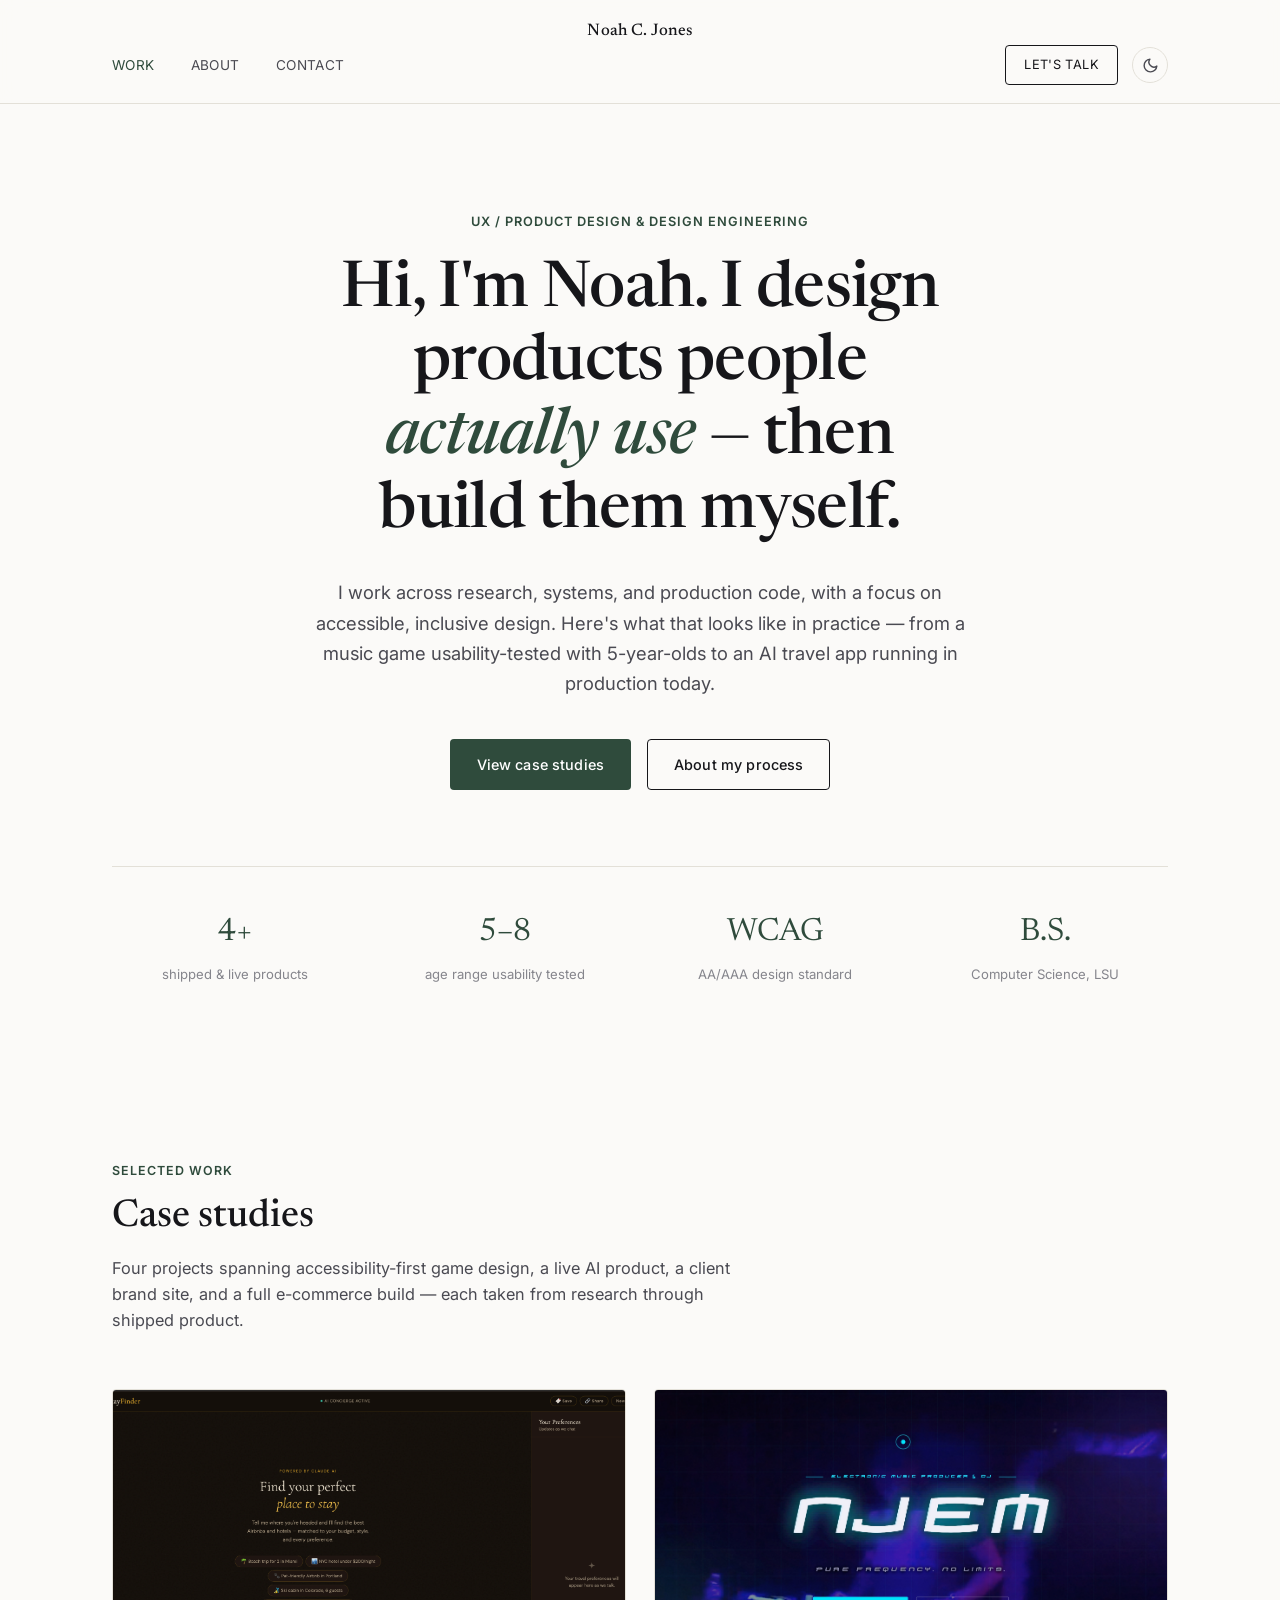
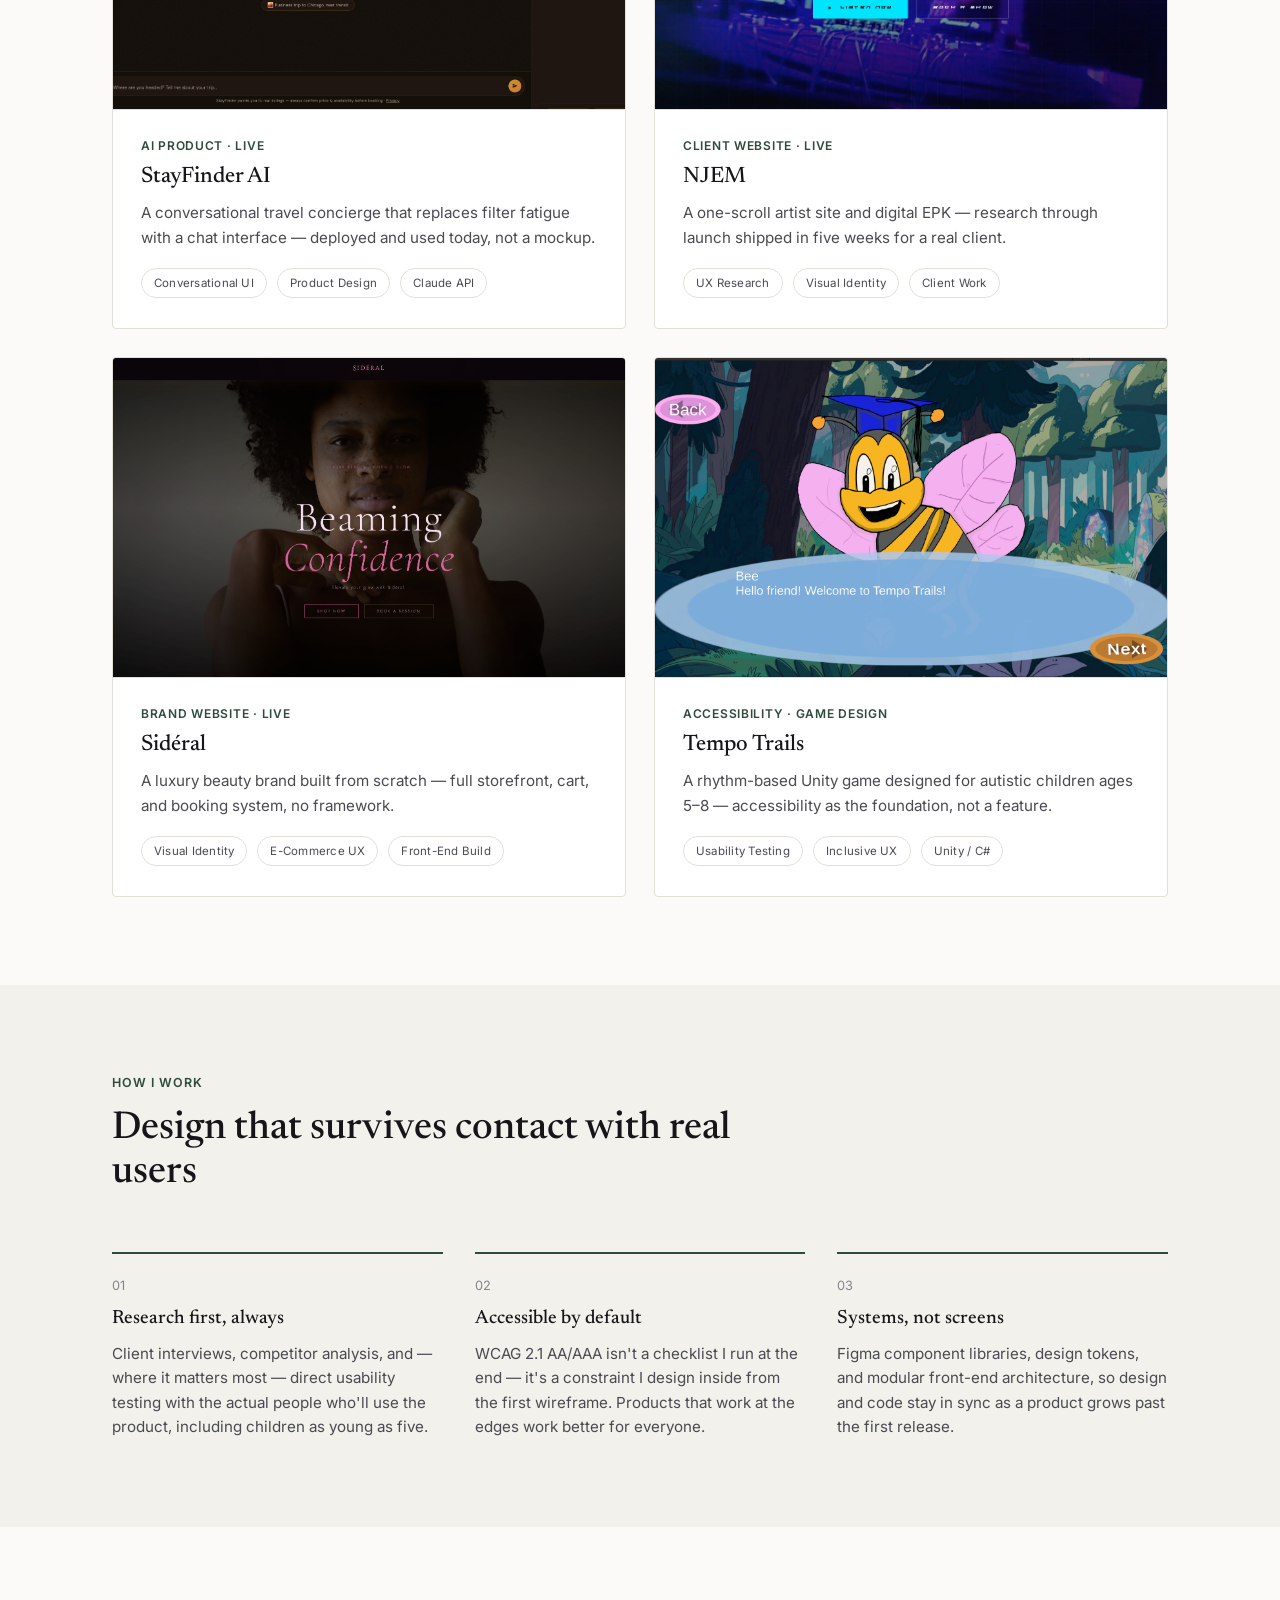
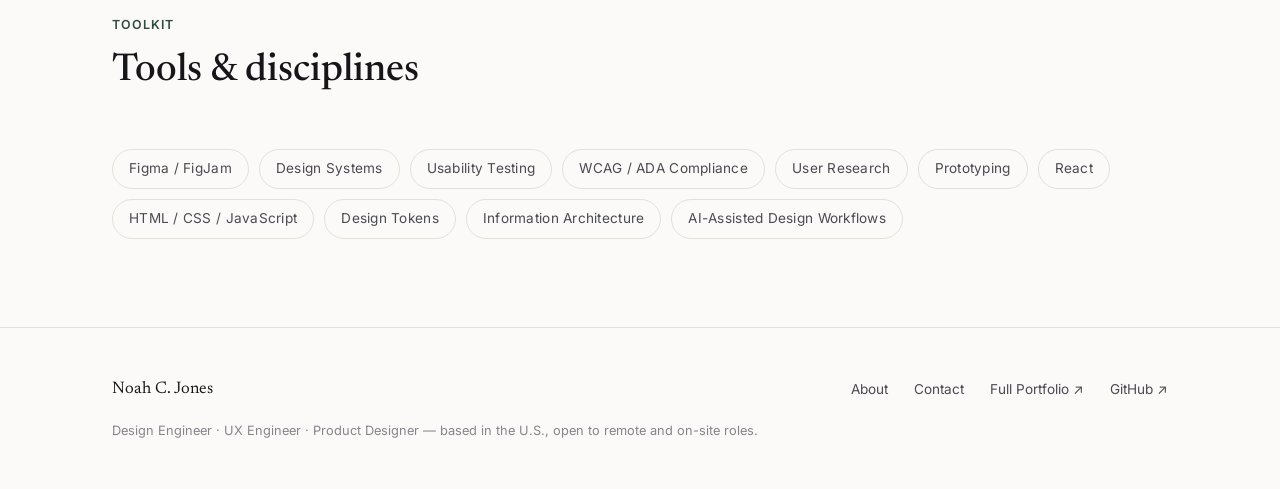
==== work/index.html @ 77882838 "Rewrite homepage hero copy to open with a direct greeting Swaps "Designing products people can actua" ====
<!doctype html>
<html lang="en">
<head>
<meta charset="utf-8">
<title>Noah C. Jones — UX &amp; Product Design</title>
<meta name="description" content="Noah C. Jones — UX/Product Designer and Design Engineer. Accessibility-first case studies in research, systems, and shipped product.">
<meta name="viewport" content="width=device-width, initial-scale=1">
<link rel="stylesheet" href="css/style.css">
<script>
(function(){
  try{
    var t = localStorage.getItem('theme');
    if(t === 'light' || t === 'dark'){ document.documentElement.setAttribute('data-theme', t); }
  }catch(e){}
})();
</script>
</head>
<body>

<nav class="nav">
  <div class="nav__row">
    <a href="index.html" class="nav__logo">Noah C. Jones</a>
    <ul class="nav__links">
      <li><a href="index.html" class="active">Work</a></li>
      <li><a href="about.html">About</a></li>
      <li><a href="contact.html">Contact</a></li>
    </ul>
    <div class="nav__actions">
      <a href="contact.html" class="nav__cta">Let's talk</a>
      <button class="theme-toggle" data-theme-toggle type="button" aria-label="Switch to dark mode" aria-pressed="false">
        <svg class="icon-moon" viewBox="0 0 24 24" fill="none" stroke="currentColor" stroke-width="2" stroke-linecap="round" stroke-linejoin="round"><path d="M21 12.79A9 9 0 1 1 11.21 3 7 7 0 0 0 21 12.79z"/></svg>
        <svg class="icon-sun" viewBox="0 0 24 24" fill="none" stroke="currentColor" stroke-width="2" stroke-linecap="round" stroke-linejoin="round"><circle cx="12" cy="12" r="4"/><path d="M12 2v2M12 20v2M4.93 4.93l1.41 1.41M17.66 17.66l1.41 1.41M2 12h2M20 12h2M6.34 17.66l-1.41 1.41M19.07 4.93l-1.41 1.41"/></svg>
      </button>
      <button class="nav__toggle" aria-label="Menu"><span></span><span></span><span></span></button>
    </div>
  </div>
  <div class="nav__mobile">
    <a href="index.html">Work</a>
    <a href="about.html">About</a>
    <a href="contact.html">Contact</a>
  </div>
</nav>

<header class="hero">
  <div class="wrap">
    <p class="hero__eyebrow">UX / Product Design &amp; Design Engineering</p>
    <h1 class="hero__title">Hi, I'm Noah. I design products people <em>actually use</em> — then build them myself.</h1>
    <p class="hero__lede">
      I work across research, systems, and production code, with a focus on
      accessible, inclusive design. Here's what that looks like in practice —
      from a music game usability-tested with 5-year-olds to an AI travel app
      running in production today.
    </p>
    <div class="hero__actions">
      <a href="#work" class="btn btn--primary">View case studies</a>
      <a href="about.html" class="btn btn--ghost">About my process</a>
    </div>

    <div class="hero__stats">
      <div class="stat">
        <p class="stat__num">4+</p>
        <p class="stat__label">shipped &amp; live products</p>
      </div>
      <div class="stat">
        <p class="stat__num">5–8</p>
        <p class="stat__label">age range usability tested</p>
      </div>
      <div class="stat">
        <p class="stat__num">WCAG</p>
        <p class="stat__label">AA/AAA design standard</p>
      </div>
      <div class="stat">
        <p class="stat__num">B.S.</p>
        <p class="stat__label">Computer Science, LSU</p>
      </div>
    </div>
  </div>
</header>

<section class="section" id="work">
  <div class="wrap">
    <div class="section__head">
      <p class="section__eyebrow">Selected Work</p>
      <h2 class="section__title">Case studies</h2>
      <p class="section__sub">Four projects spanning accessibility-first game design, a live AI product, a client brand site, and a full e-commerce build — each taken from research through shipped product.</p>
    </div>

    <div class="grid-cases">

      <a href="case-study-stayfinder.html" class="case-card">
        <div class="case-card__media">
          <img src="img/stayfinder.png" alt="StayFinder AI interface" loading="lazy">
        </div>
        <div class="case-card__body">
          <p class="case-card__tag">AI Product · Live</p>
          <h3 class="case-card__title">StayFinder AI</h3>
          <p class="case-card__desc">A conversational travel concierge that replaces filter fatigue with a chat interface — deployed and used today, not a mockup.</p>
          <div class="case-card__meta">
            <span class="pill">Conversational UI</span>
            <span class="pill">Product Design</span>
            <span class="pill">Claude API</span>
          </div>
        </div>
      </a>

      <a href="case-study-njem.html" class="case-card">
        <div class="case-card__media">
          <img src="img/njem-hero.png" alt="NJEM website hero" loading="lazy">
        </div>
        <div class="case-card__body">
          <p class="case-card__tag">Client Website · Live</p>
          <h3 class="case-card__title">NJEM</h3>
          <p class="case-card__desc">A one-scroll artist site and digital EPK — research through launch shipped in five weeks for a real client.</p>
          <div class="case-card__meta">
            <span class="pill">UX Research</span>
            <span class="pill">Visual Identity</span>
            <span class="pill">Client Work</span>
          </div>
        </div>
      </a>

      <a href="case-study-sideral.html" class="case-card">
        <div class="case-card__media">
          <img src="img/sideral.png" alt="Sidéral brand website" loading="lazy">
        </div>
        <div class="case-card__body">
          <p class="case-card__tag">Brand Website · Live</p>
          <h3 class="case-card__title">Sidéral</h3>
          <p class="case-card__desc">A luxury beauty brand built from scratch — full storefront, cart, and booking system, no framework.</p>
          <div class="case-card__meta">
            <span class="pill">Visual Identity</span>
            <span class="pill">E-Commerce UX</span>
            <span class="pill">Front-End Build</span>
          </div>
        </div>
      </a>

      <a href="case-study-tempo-trails.html" class="case-card">
        <div class="case-card__media">
          <img src="img/tempo-trails.png" alt="Tempo Trails gameplay screenshot" loading="lazy">
        </div>
        <div class="case-card__body">
          <p class="case-card__tag">Accessibility · Game Design</p>
          <h3 class="case-card__title">Tempo Trails</h3>
          <p class="case-card__desc">A rhythm-based Unity game designed for autistic children ages 5–8 — accessibility as the foundation, not a feature.</p>
          <div class="case-card__meta">
            <span class="pill">Usability Testing</span>
            <span class="pill">Inclusive UX</span>
            <span class="pill">Unity / C#</span>
          </div>
        </div>
      </a>

    </div>
  </div>
</section>

<section class="section section--alt">
  <div class="wrap">
    <div class="section__head">
      <p class="section__eyebrow">How I Work</p>
      <h2 class="section__title">Design that survives contact with real users</h2>
    </div>
    <div class="approach-grid">
      <div class="approach-item">
        <p class="approach-item__num">01</p>
        <h3 class="approach-item__title">Research first, always</h3>
        <p class="approach-item__body">Client interviews, competitor analysis, and — where it matters most — direct usability testing with the actual people who'll use the product, including children as young as five.</p>
      </div>
      <div class="approach-item">
        <p class="approach-item__num">02</p>
        <h3 class="approach-item__title">Accessible by default</h3>
        <p class="approach-item__body">WCAG 2.1 AA/AAA isn't a checklist I run at the end — it's a constraint I design inside from the first wireframe. Products that work at the edges work better for everyone.</p>
      </div>
      <div class="approach-item">
        <p class="approach-item__num">03</p>
        <h3 class="approach-item__title">Systems, not screens</h3>
        <p class="approach-item__body">Figma component libraries, design tokens, and modular front-end architecture, so design and code stay in sync as a product grows past the first release.</p>
      </div>
    </div>
  </div>
</section>

<section class="section">
  <div class="wrap">
    <div class="section__head">
      <p class="section__eyebrow">Toolkit</p>
      <h2 class="section__title">Tools &amp; disciplines</h2>
    </div>
    <div class="tag-cloud">
      <span class="pill">Figma / FigJam</span>
      <span class="pill">Design Systems</span>
      <span class="pill">Usability Testing</span>
      <span class="pill">WCAG / ADA Compliance</span>
      <span class="pill">User Research</span>
      <span class="pill">Prototyping</span>
      <span class="pill">React</span>
      <span class="pill">HTML / CSS / JavaScript</span>
      <span class="pill">Design Tokens</span>
      <span class="pill">Information Architecture</span>
      <span class="pill">AI-Assisted Design Workflows</span>
    </div>
  </div>
</section>

<footer class="footer">
  <div class="wrap">
    <div class="footer__row">
      <p class="footer__name">Noah C. Jones</p>
      <div class="footer__links">
        <a href="about.html">About</a>
        <a href="contact.html">Contact</a>
        <a href="https://noahcjones.dev" target="_blank" rel="noopener">Full Portfolio ↗</a>
        <a href="https://github.com/Sozark" target="_blank" rel="noopener">GitHub ↗</a>
      </div>
    </div>
    <p class="footer__note">Design Engineer · UX Engineer · Product Designer — based in the U.S., open to remote and on-site roles.</p>
  </div>
</footer>

<script src="js/main.js"></script>
</body>
</html>
---- work/css/style.css ----
/* ============================================================
   Noah C. Jones — Work Portfolio
   Clean, editorial, corporate-friendly design system
   ============================================================ */

@import url('https://fonts.googleapis.com/css2?family=Newsreader:ital,opsz,wght@0,6..72,400;0,6..72,500;0,6..72,600;1,6..72,400&family=Inter:wght@400;500;600;700&display=swap');

:root{
  --bg: #fbfaf8;
  --bg-alt: #f3f1ec;
  --ink: #16161a;
  --ink-soft: #4a4a52;
  --ink-faint: #85858c;
  --line: #e3e0d8;
  --accent: #2f4b3c;
  --accent-soft: #e7ede8;
  --accent-bright: #3f6b52;
  --white: #ffffff;
  --radius: 4px;
  --max: 1120px;
  --serif: 'Newsreader', Georgia, 'Times New Roman', serif;
  --sans: 'Inter', -apple-system, BlinkMacSystemFont, 'Segoe UI', sans-serif;
}

@media (prefers-color-scheme: dark){
  :root:not([data-theme="light"]){
    --bg: #14140f;
    --bg-alt: #1b1b16;
    --ink: #f2f1ea;
    --ink-soft: #c7c5ba;
    --ink-faint: #8d8b80;
    --line: #34332a;
    --accent: #8fc7a6;
    --accent-soft: #202920;
    --accent-bright: #a9dabb;
    --white: #1b1b16;
  }
}
:root[data-theme="dark"]{
  --bg: #14140f;
  --bg-alt: #1b1b16;
  --ink: #f2f1ea;
  --ink-soft: #c7c5ba;
  --ink-faint: #8d8b80;
  --line: #34332a;
  --accent: #8fc7a6;
  --accent-soft: #202920;
  --accent-bright: #a9dabb;
  --white: #1b1b16;
}

*{ box-sizing: border-box; }
html{ scroll-behavior: smooth; }
body{
  margin: 0;
  background: var(--bg);
  color: var(--ink);
  font-family: var(--sans);
  font-size: 16px;
  line-height: 1.6;
  -webkit-font-smoothing: antialiased;
  overflow-x: hidden;
}
img{ max-width: 100%; display: block; }
a{ color: inherit; text-decoration: none; }
h1,h2,h3,h4{ font-family: var(--serif); font-weight: 500; line-height: 1.15; margin: 0; }
p{ margin: 0; }
ul{ margin: 0; padding: 0; list-style: none; }

.wrap{ max-width: var(--max); margin: 0 auto; padding: 0 32px; }
@media (max-width: 480px){
  .wrap{ padding: 0 16px; }
}

/* ---------- Nav ---------- */
.nav{
  position: sticky; top: 0; z-index: 50;
  background: color-mix(in srgb, var(--bg) 88%, transparent);
  backdrop-filter: blur(10px);
  border-bottom: 1px solid var(--line);
}
.nav__row{
  display: grid; grid-template-columns: 1fr auto 1fr; align-items: center;
  column-gap: 16px;
  padding: 18px 32px; max-width: var(--max); margin: 0 auto;
}
@media (max-width: 480px){
  .nav__row{ padding: 16px; }
  .nav__logo{ font-size: 0.95rem; }
}
.nav__logo{
  grid-column: 2; justify-self: center; text-align: center;
  font-family: var(--serif); font-size: 1.05rem; font-weight: 500; letter-spacing: 0.01em;
}
.nav__logo span{ color: var(--accent); }
.nav__links{ grid-column: 1; justify-self: start; display: flex; gap: 36px; }
.nav__links a{
  font-size: 0.85rem; letter-spacing: 0.03em; text-transform: uppercase;
  color: var(--ink-soft); transition: color .15s ease;
}
.nav__links a:hover, .nav__links a.active{ color: var(--accent); }
.nav__actions{ grid-column: 3; justify-self: end; display: flex; align-items: center; gap: 14px; }
.nav__cta{
  font-size: 0.8rem; letter-spacing: 0.03em; text-transform: uppercase;
  border: 1px solid var(--ink); padding: 9px 18px; border-radius: var(--radius);
  transition: background .15s ease, color .15s ease;
}
.nav__cta:hover{ background: var(--ink); color: var(--bg); }
.nav__toggle{ display: none; background: none; border: none; cursor: pointer; padding: 4px; }
.nav__toggle span{ display: block; width: 22px; height: 2px; background: var(--ink); margin: 5px 0; }
.nav__mobile{ display: none; }

.theme-toggle{
  display: inline-flex; align-items: center; justify-content: center;
  width: 36px; height: 36px; border-radius: 50%;
  border: 1px solid var(--line); background: transparent; cursor: pointer;
  color: var(--ink-soft); transition: border-color .15s ease, color .15s ease;
  flex-shrink: 0;
}
.theme-toggle:hover{ border-color: var(--accent); color: var(--accent); }
.theme-toggle svg{ width: 17px; height: 17px; display: block; }
.theme-toggle .icon-sun{ display: none; }
.theme-toggle .icon-moon{ display: block; }
:root[data-theme="dark"] .theme-toggle .icon-sun{ display: block; }
:root[data-theme="dark"] .theme-toggle .icon-moon{ display: none; }
@media (prefers-color-scheme: dark){
  :root:not([data-theme="light"]) .theme-toggle .icon-sun{ display: block; }
  :root:not([data-theme="light"]) .theme-toggle .icon-moon{ display: none; }
}

@media (max-width: 780px){
  .nav__links, .nav__cta{ display: none; }
  .nav__toggle{ display: block; }
  .nav__mobile{
    display: none; flex-direction: column; gap: 2px;
    border-top: 1px solid var(--line); background: var(--bg);
  }
  .nav__mobile.open{ display: flex; }
  .nav__mobile a{
    padding: 16px 32px; border-bottom: 1px solid var(--line);
    font-size: 0.95rem; color: var(--ink-soft);
  }
}

/* ---------- Hero ---------- */
.hero{ padding: 108px 0 88px; text-align: center; }
.hero__eyebrow{
  font-size: 0.8rem; letter-spacing: 0.08em; text-transform: uppercase;
  color: var(--accent); margin-bottom: 22px; font-weight: 600;
}
.hero__title{
  font-size: clamp(2.4rem, 5vw, 4.1rem);
  max-width: 16ch;
  margin-left: auto; margin-right: auto;
  letter-spacing: -0.01em;
}
.hero__title em{ font-style: italic; color: var(--accent); }
.hero__lede{
  margin-top: 28px; max-width: 58ch;
  margin-left: auto; margin-right: auto;
  font-size: 1.15rem; color: var(--ink-soft); line-height: 1.65;
}
.hero__actions{ display: flex; gap: 16px; margin-top: 40px; flex-wrap: wrap; justify-content: center; }
.btn{
  display: inline-flex; align-items: center; gap: 8px;
  padding: 13px 26px; border-radius: var(--radius);
  font-size: 0.9rem; font-weight: 500; letter-spacing: 0.01em;
  transition: all .15s ease; border: 1px solid transparent;
}
.btn--primary{ background: var(--accent); color: var(--white); }
.btn--primary:hover{ background: var(--accent-bright); }
.btn--ghost{ border-color: var(--ink); color: var(--ink); }
.btn--ghost:hover{ background: var(--ink); color: var(--bg); }

.hero__stats{
  display: grid; grid-template-columns: repeat(4, 1fr);
  gap: 24px; margin-top: 76px; padding-top: 40px; border-top: 1px solid var(--line);
}
.stat__num{ font-family: var(--serif); font-size: 2rem; color: var(--accent); }
.stat__label{ font-size: 0.82rem; color: var(--ink-faint); margin-top: 6px; }
@media (max-width: 780px){ .hero__stats{ grid-template-columns: repeat(2,1fr); } }

/* ---------- Section shared ---------- */
.section{ padding: 88px 0; }
.section--alt{ background: var(--bg-alt); }
.section__head{ max-width: 62ch; margin-bottom: 56px; }
.section__eyebrow{
  font-size: 0.78rem; letter-spacing: 0.08em; text-transform: uppercase;
  color: var(--accent); margin-bottom: 14px; font-weight: 600;
}
.section__title{ font-size: clamp(1.7rem, 3vw, 2.4rem); }
.section__sub{ margin-top: 16px; color: var(--ink-soft); font-size: 1.02rem; }

/* ---------- Case study cards (index grid) ---------- */
.grid-cases{ display: grid; grid-template-columns: 1fr 1fr; gap: 28px; }
@media (max-width: 860px){ .grid-cases{ grid-template-columns: 1fr; } }

.case-card{
  display: block; background: var(--white); border: 1px solid var(--line);
  border-radius: var(--radius); overflow: hidden;
  transition: transform .2s ease, box-shadow .2s ease;
}
.case-card:hover{ transform: translateY(-4px); box-shadow: 0 18px 40px -22px rgba(0,0,0,0.25); }
.case-card__media{
  aspect-ratio: 16/10; background: var(--bg-alt); overflow: hidden;
  border-bottom: 1px solid var(--line);
}
.case-card__media img{ width: 100%; height: 100%; object-fit: cover; }
.case-card__body{ padding: 26px 28px 30px; }
.case-card__tag{ font-size: 0.75rem; letter-spacing: 0.06em; text-transform: uppercase; color: var(--accent); font-weight: 600; }
.case-card__title{ font-size: 1.4rem; margin-top: 10px; }
.case-card__desc{ margin-top: 10px; color: var(--ink-soft); font-size: 0.95rem; }
.case-card__meta{ margin-top: 18px; display: flex; gap: 10px; flex-wrap: wrap; }
.pill{
  font-size: 0.72rem; letter-spacing: 0.02em; color: var(--ink-soft);
  border: 1px solid var(--line); border-radius: 20px; padding: 5px 12px;
}

/* ---------- About / approach ---------- */
.approach-grid{ display: grid; grid-template-columns: repeat(3, 1fr); gap: 32px; }
@media (max-width: 860px){ .approach-grid{ grid-template-columns: 1fr; } }
.approach-item{ border-top: 2px solid var(--accent); padding-top: 22px; }
.approach-item__num{ font-size: 0.8rem; color: var(--ink-faint); }
.approach-item__title{ font-size: 1.2rem; margin-top: 12px; }
.approach-item__body{ margin-top: 12px; color: var(--ink-soft); font-size: 0.95rem; }

/* ---------- Skills / marquee-ish list ---------- */
.tag-cloud{ display: flex; flex-wrap: wrap; gap: 10px; }
.tag-cloud .pill{ font-size: 0.85rem; padding: 8px 16px; }

/* ---------- Footer ---------- */
.footer{ border-top: 1px solid var(--line); padding: 48px 0; }
.footer__row{ display: flex; justify-content: space-between; align-items: center; flex-wrap: wrap; gap: 16px; }
.footer__name{ font-family: var(--serif); font-size: 1.05rem; }
.footer__links{ display: flex; gap: 26px; }
.footer__links a{ font-size: 0.85rem; color: var(--ink-soft); }
.footer__links a:hover{ color: var(--accent); }
.footer__note{ font-size: 0.8rem; color: var(--ink-faint); margin-top: 18px; }

/* ---------- Case study detail page ---------- */
.cs-back{
  display: inline-flex; align-items: center; gap: 8px;
  font-size: 0.85rem; color: var(--ink-soft); margin-top: 32px;
}
.cs-back:hover{ color: var(--accent); }
.cs-hero{ padding: 24px 0 56px; }
.cs-hero__eyebrow{ font-size: 0.8rem; letter-spacing: 0.06em; text-transform: uppercase; color: var(--accent); font-weight: 600; margin-top: 24px; }
.cs-hero__title{ font-size: clamp(2.2rem, 4.4vw, 3.4rem); margin-top: 16px; max-width: 20ch; }
.cs-hero__lede{ margin-top: 22px; max-width: 62ch; font-size: 1.1rem; color: var(--ink-soft); }

.cs-meta{
  margin-top: 40px; display: grid; grid-template-columns: repeat(4, 1fr);
  gap: 24px; padding: 28px 0; border-top: 1px solid var(--line); border-bottom: 1px solid var(--line);
}
@media (max-width: 780px){ .cs-meta{ grid-template-columns: repeat(2,1fr); } }
.cs-meta__label{ font-size: 0.72rem; letter-spacing: 0.05em; text-transform: uppercase; color: var(--ink-faint); }
.cs-meta__value{ margin-top: 8px; font-size: 0.95rem; }

.cs-actions{ display: flex; gap: 14px; margin-top: 32px; flex-wrap: wrap; }

.cs-media{
  margin-top: 56px; border-radius: var(--radius); overflow: hidden;
  border: 1px solid var(--line); background: var(--bg-alt); aspect-ratio: 16/9;
}
.cs-media img{ width: 100%; height: 100%; object-fit: cover; }

.cs-body{ padding: 80px 0; }
.cs-section{ max-width: 74ch; margin: 0 auto 96px; }
.cs-section:last-child{ margin-bottom: 0; }
.cs-section__label{ font-size: 0.78rem; letter-spacing: 0.06em; text-transform: uppercase; color: var(--accent); font-weight: 600; }
.cs-section__title{ font-size: clamp(1.5rem, 2.6vw, 2rem); margin-top: 14px; }
.cs-section__body{ margin-top: 22px; color: var(--ink-soft); font-size: 1.03rem; line-height: 1.75; }
.cs-section__body + .cs-section__body{ margin-top: 18px; }
.cs-section__body code{ background: var(--bg-alt); padding: 2px 7px; border-radius: 3px; font-size: 0.9em; }

.cs-pull{
  border-left: 3px solid var(--accent); padding: 4px 0 4px 26px; margin: 32px 0;
  font-family: var(--serif); font-size: 1.25rem; font-style: italic; color: var(--ink);
}

.cs-outcomes{ display: grid; grid-template-columns: repeat(2, 1fr); gap: 20px; margin-top: 28px; }
@media (max-width: 600px){ .cs-outcomes{ grid-template-columns: 1fr; } }
.cs-outcome{ background: var(--bg-alt); border-radius: var(--radius); padding: 18px 20px; }
.cs-outcome__label{ font-size: 0.72rem; letter-spacing: 0.05em; text-transform: uppercase; color: var(--ink-faint); }
.cs-outcome__value{ margin-top: 8px; font-size: 1rem; }

.cs-next{
  border-top: 1px solid var(--line); padding: 64px 0; background: var(--bg-alt);
}
.cs-next__label{ font-size: 0.78rem; letter-spacing: 0.06em; text-transform: uppercase; color: var(--ink-faint); }
.cs-next__title{ font-size: clamp(1.6rem, 3vw, 2.2rem); margin-top: 14px; }
.cs-next__link{ display: inline-flex; align-items: center; gap: 10px; margin-top: 20px; color: var(--accent); font-weight: 500; }

/* ---------- Page header (about/contact) ---------- */
.page-hero{ padding: 100px 0 64px; text-align: center; }
.page-hero__eyebrow{ font-size: 0.8rem; letter-spacing: 0.08em; text-transform: uppercase; color: var(--accent); font-weight: 600; }
.page-hero__title{ font-size: clamp(2.2rem, 4.5vw, 3.4rem); margin-top: 18px; max-width: 18ch; margin-left: auto; margin-right: auto; }
.page-hero__lede{ margin-top: 22px; max-width: 60ch; margin-left: auto; margin-right: auto; font-size: 1.1rem; color: var(--ink-soft); }

.two-col{ display: grid; grid-template-columns: 1.1fr 0.9fr; gap: 64px; }
@media (max-width: 860px){ .two-col{ grid-template-columns: 1fr; } }
.prose p{ color: var(--ink-soft); font-size: 1.02rem; line-height: 1.75; margin-bottom: 18px; }
.prose p:last-child{ margin-bottom: 0; }

.facts{ border-top: 1px solid var(--line); }
.fact{ display: flex; justify-content: space-between; gap: 16px; padding: 16px 0; border-bottom: 1px solid var(--line); font-size: 0.92rem; }
.fact > span:last-child{ text-align: right; }
@media (max-width: 480px){
  .fact{ flex-direction: column; gap: 4px; }
  .fact > span:last-child{ text-align: left; }
}
.fact__label{ color: var(--ink-faint); }

/* ---------- Contact ---------- */
.contact-card{
  background: var(--white); border: 1px solid var(--line); border-radius: var(--radius);
  padding: 44px; max-width: 640px;
}
.contact-row{
  display: flex; align-items: center; justify-content: space-between;
  flex-wrap: wrap; gap: 12px;
  padding: 20px 0; border-bottom: 1px solid var(--line);
}
.contact-row:last-child{ border-bottom: none; }
.contact-row__label{ font-size: 0.8rem; letter-spacing: 0.04em; text-transform: uppercase; color: var(--ink-faint); }
.contact-row__value{ font-size: 1.05rem; margin-top: 6px; word-break: break-word; }
.contact-row a.btn{ margin-top: 0; flex-shrink: 0; }

@media (max-width: 480px){
  .contact-card{ padding: 28px 20px; }
  .contact-row{ flex-direction: column; align-items: flex-start; }
  .contact-row a.btn{ width: 100%; justify-content: center; }
}

/* ---------- Utility ---------- */
.mt-lg{ margin-top: 56px; }
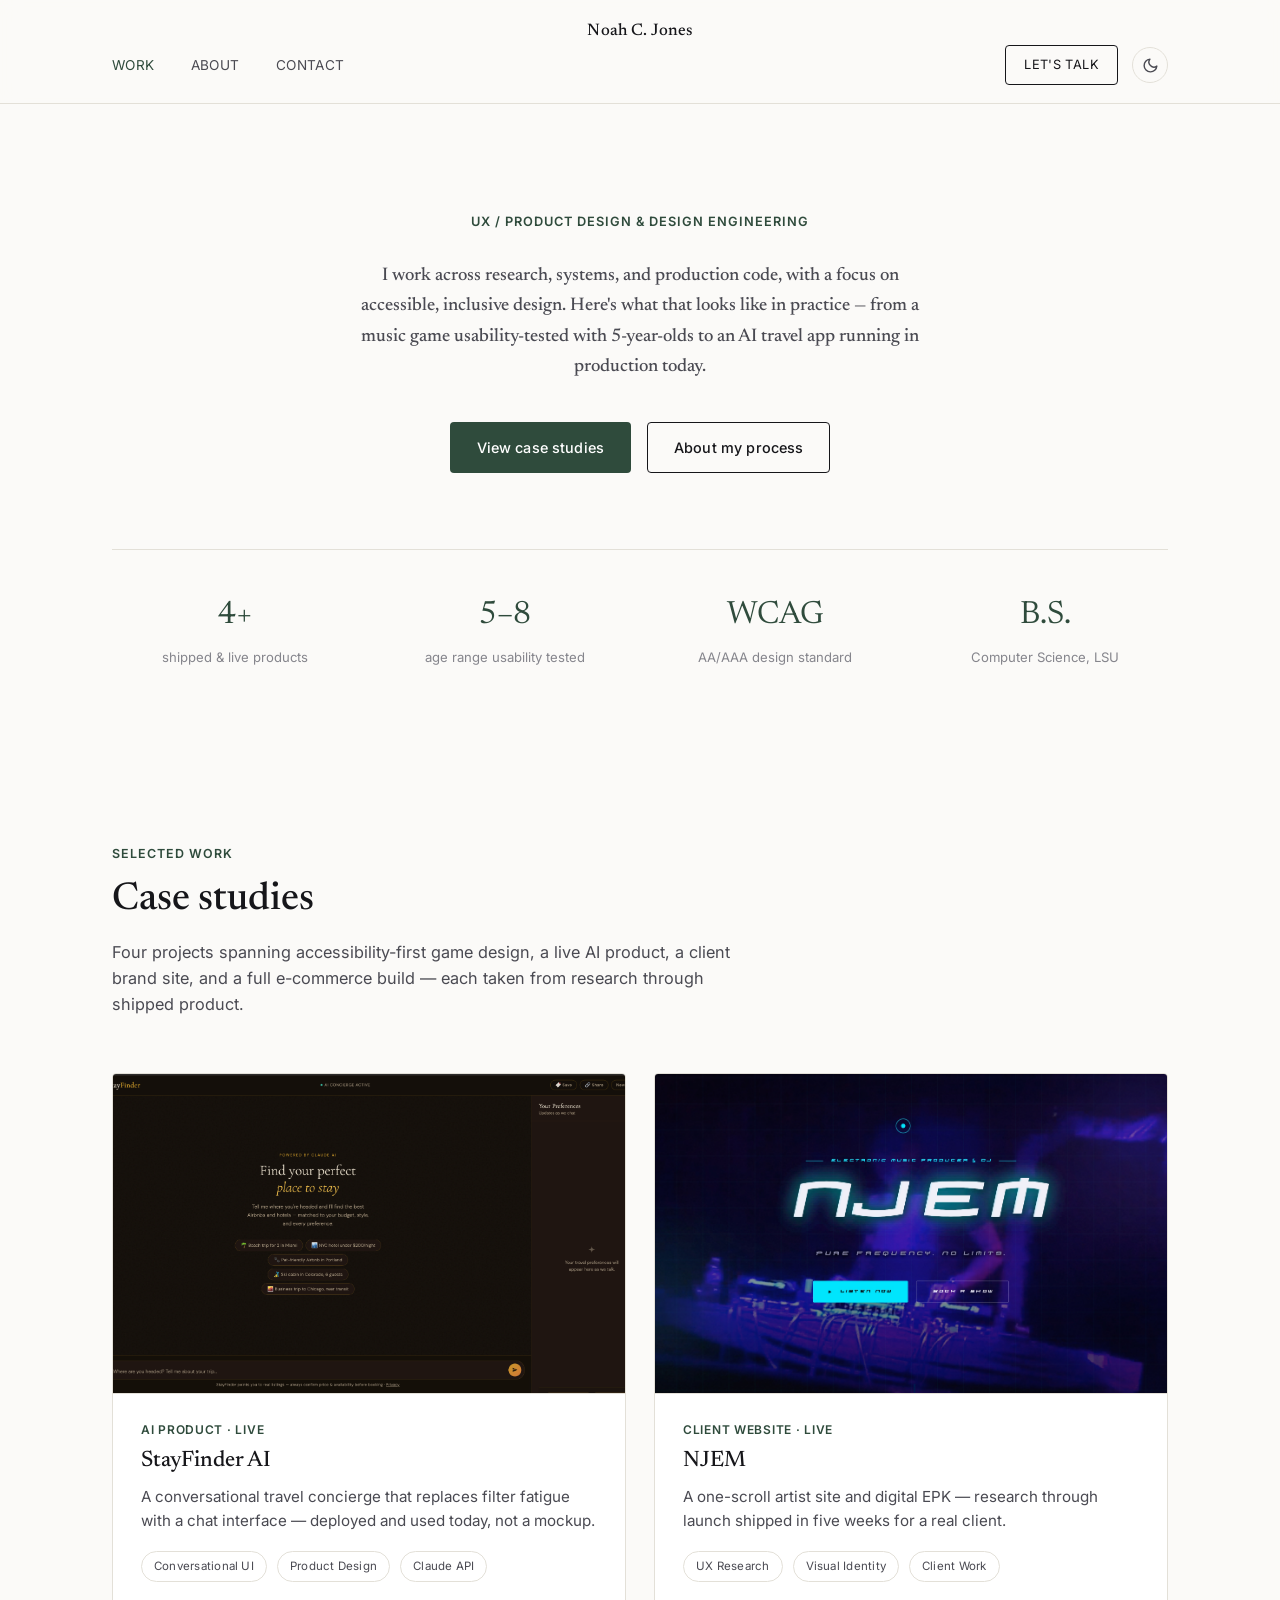
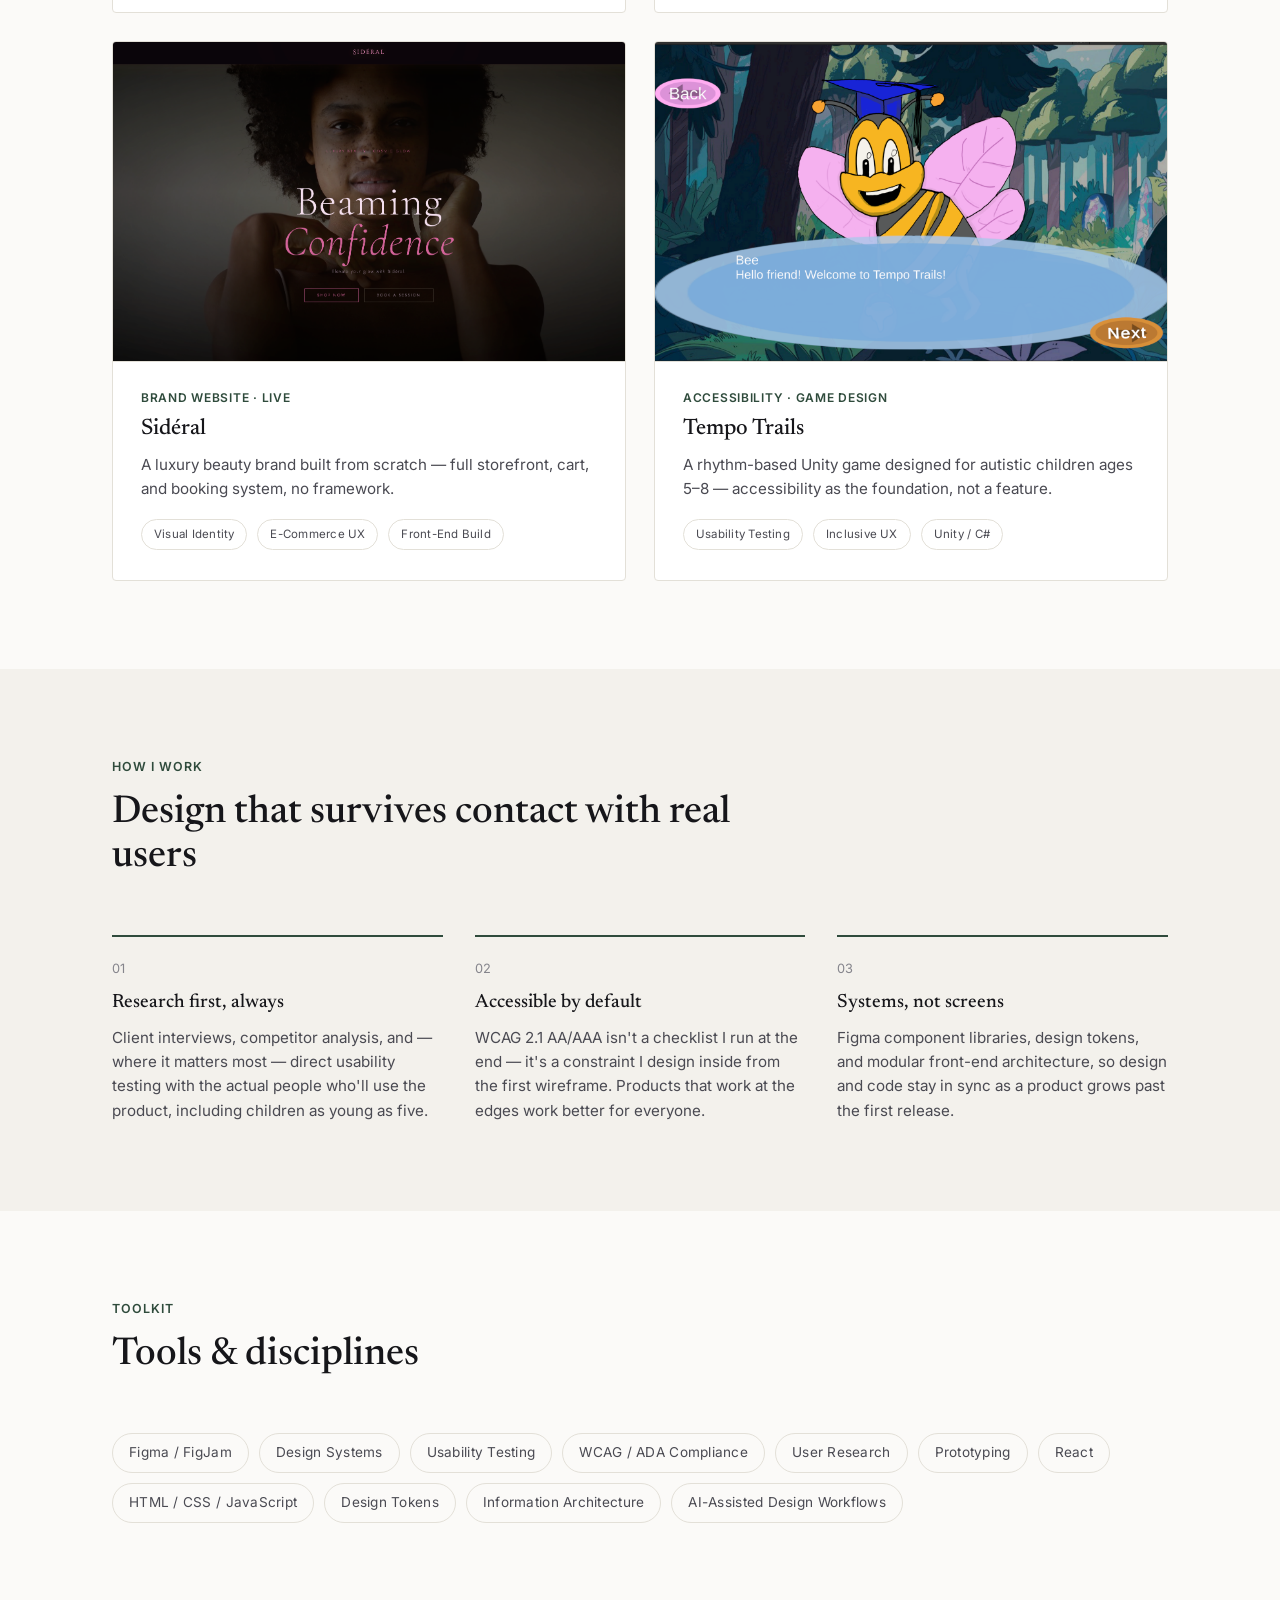
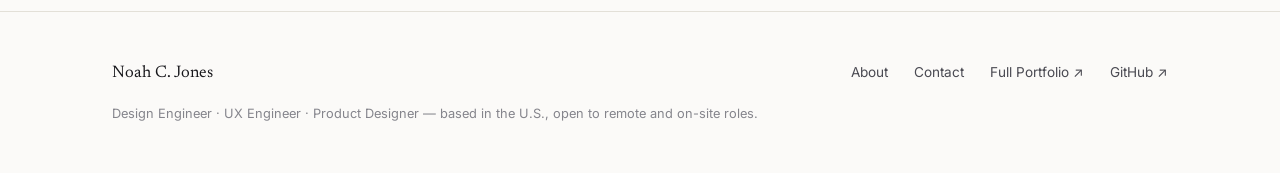
==== commit 73226cb1: "Remove homepage hero headline entirely Drops the "Hi, I'm Noah. I design products people actually us" ====
--- a/work/index.html
+++ b/work/index.html
@@ -44,13 +44,12 @@
 <header class="hero">
   <div class="wrap">
     <p class="hero__eyebrow">UX / Product Design &amp; Design Engineering</p>
-    <h1 class="hero__title">Hi, I'm Noah. I design products people <em>actually use</em> — then build them myself.</h1>
-    <p class="hero__lede">
+    <h1 class="hero__lede">
       I work across research, systems, and production code, with a focus on
       accessible, inclusive design. Here's what that looks like in practice —
       from a music game usability-tested with 5-year-olds to an AI travel app
       running in production today.
-    </p>
+    </h1>
     <div class="hero__actions">
       <a href="#work" class="btn btn--primary">View case studies</a>
       <a href="about.html" class="btn btn--ghost">About my process</a>
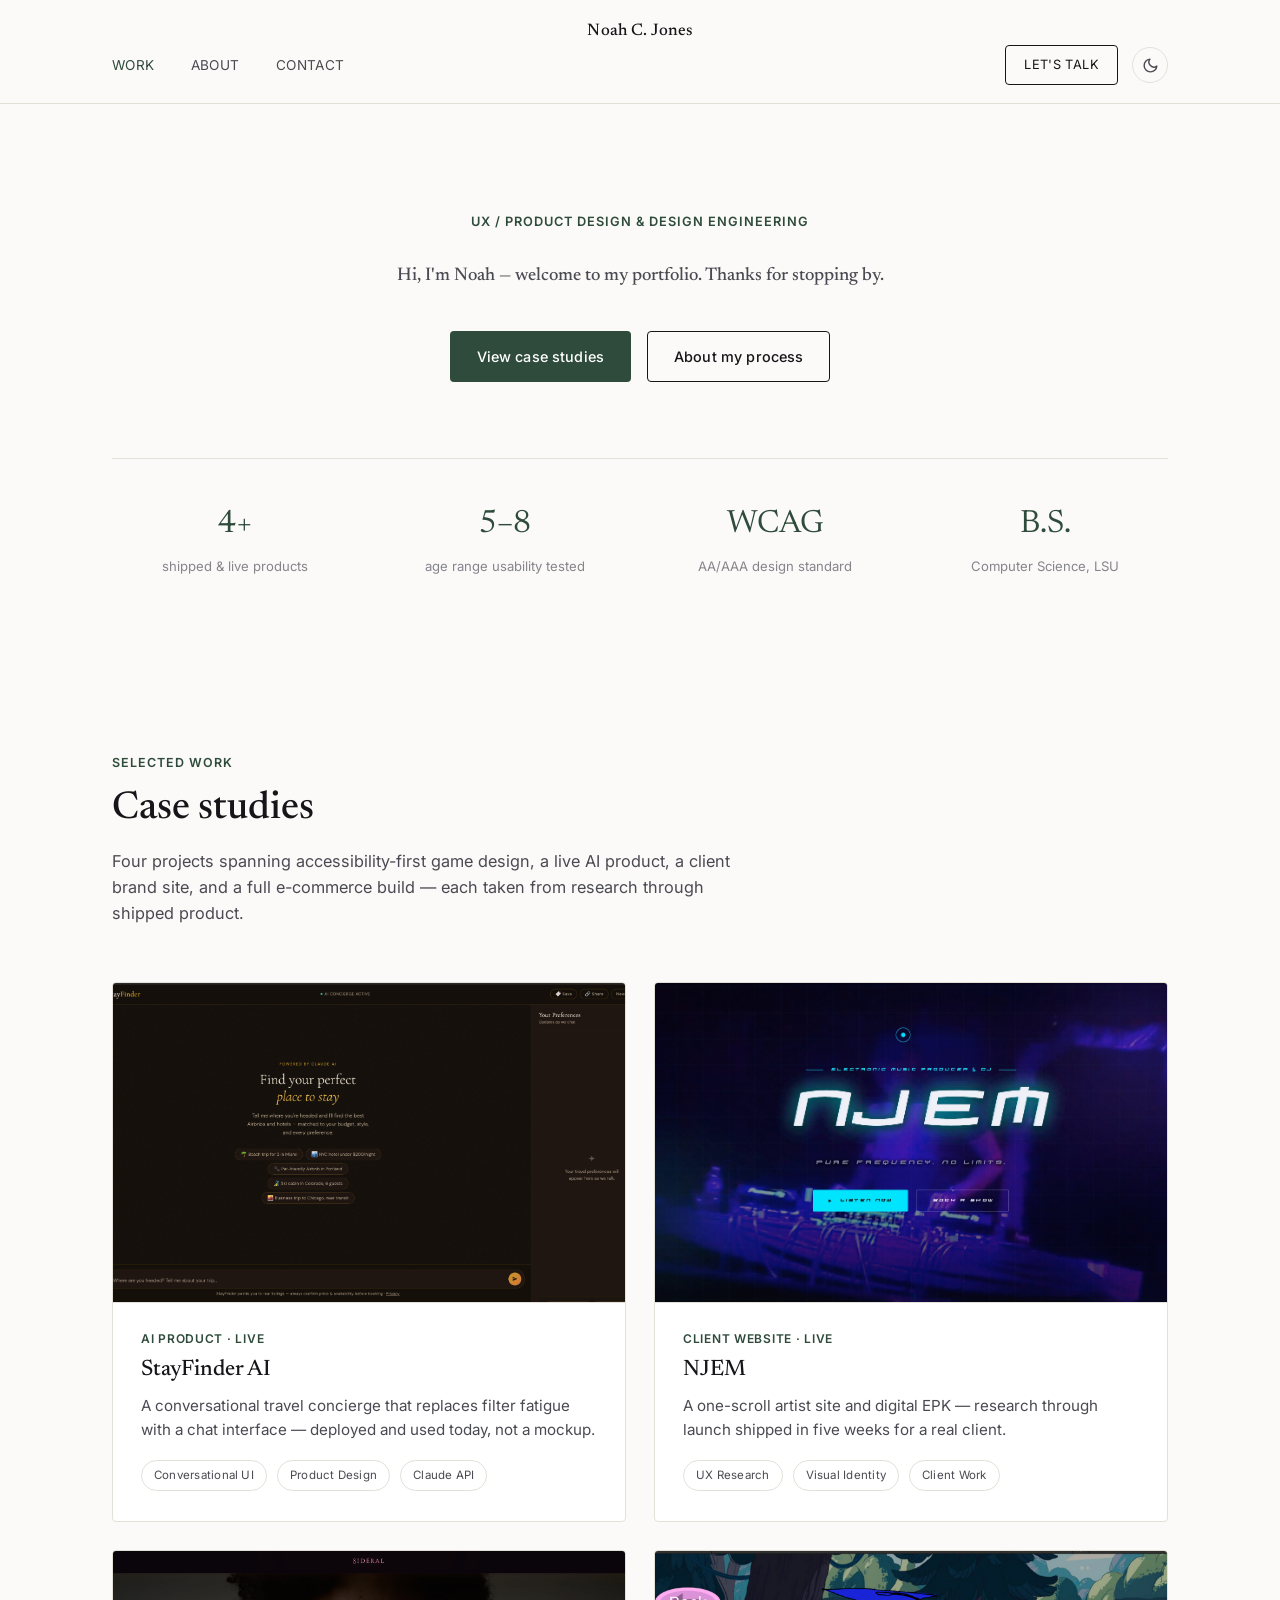
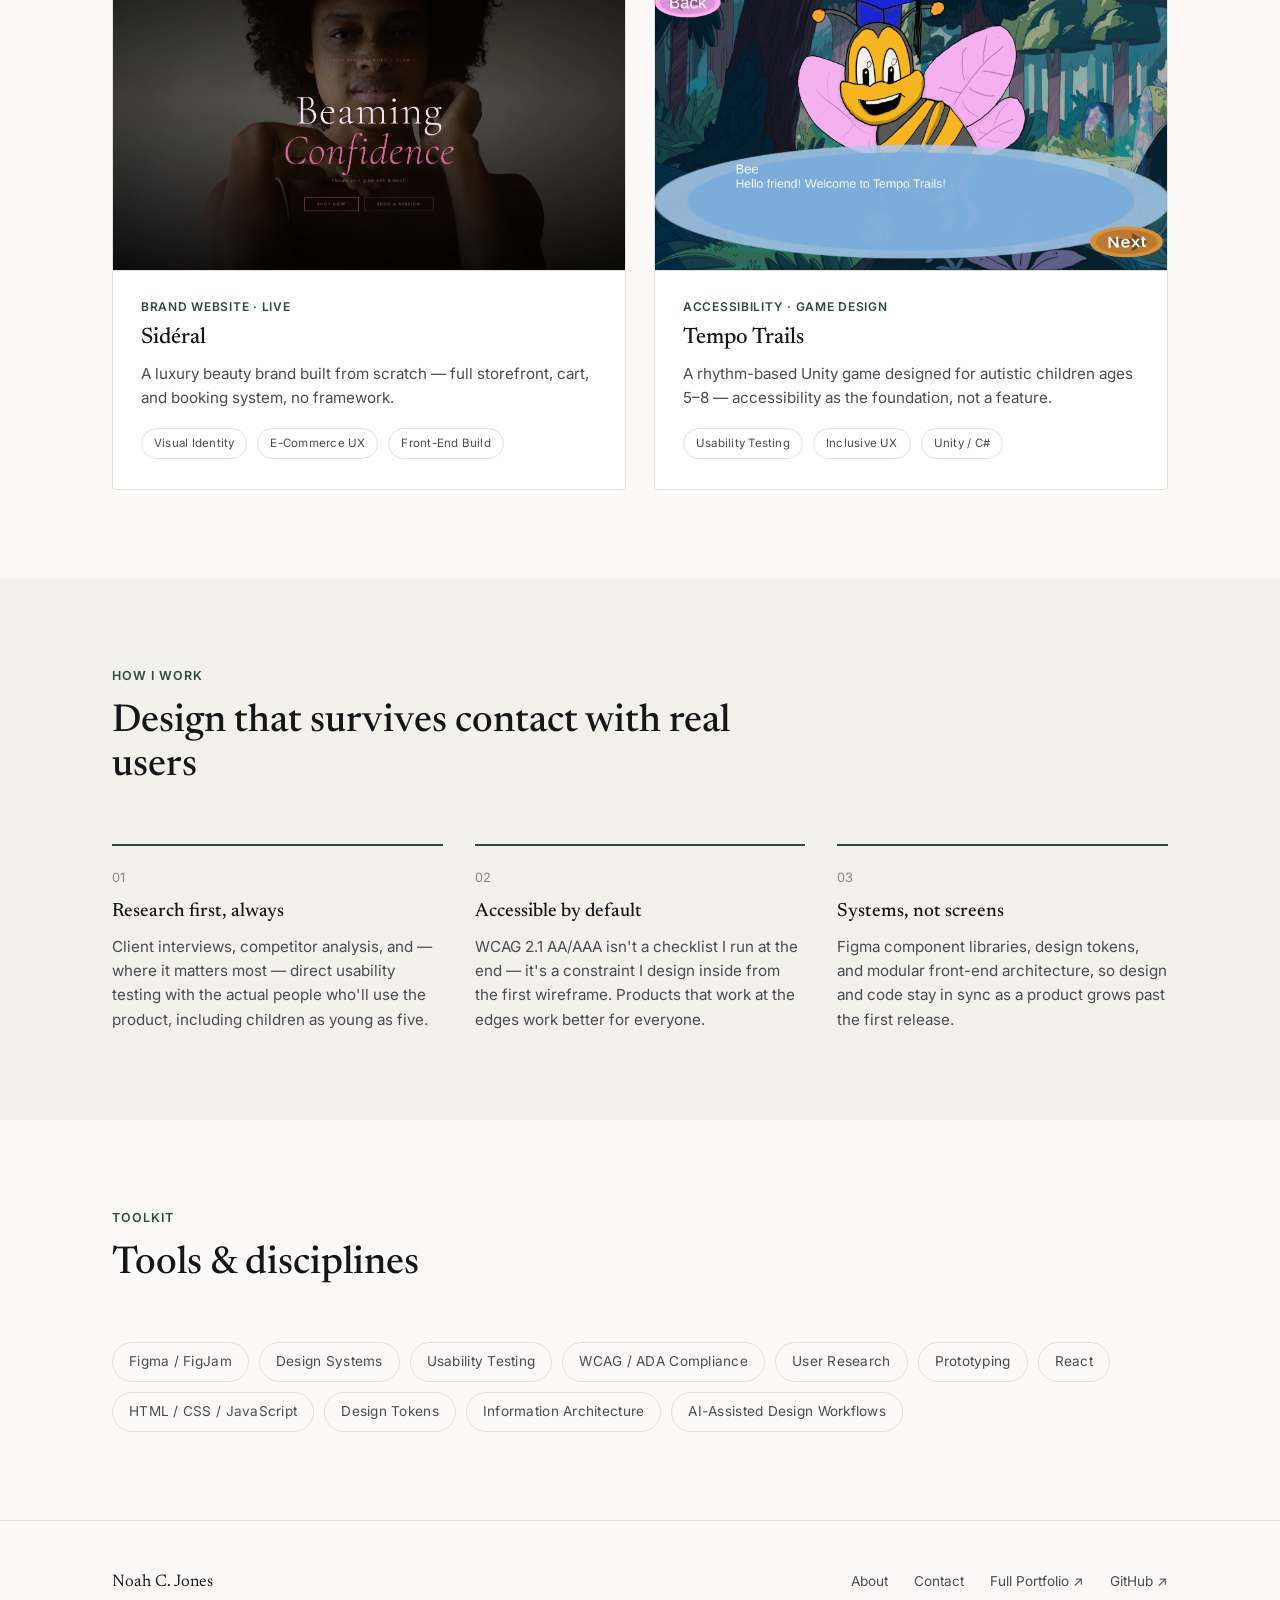
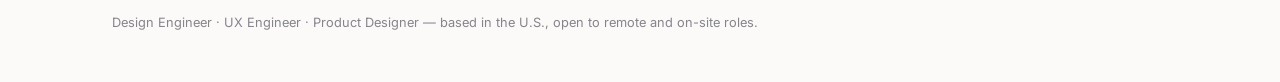
==== commit 44432c02: "Simplify hero to a plain greeting; soften competitor-critical language The homepage hero copy now ju" ====
--- a/work/index.html
+++ b/work/index.html
@@ -45,10 +45,7 @@
   <div class="wrap">
     <p class="hero__eyebrow">UX / Product Design &amp; Design Engineering</p>
     <h1 class="hero__lede">
-      I work across research, systems, and production code, with a focus on
-      accessible, inclusive design. Here's what that looks like in practice —
-      from a music game usability-tested with 5-year-olds to an AI travel app
-      running in production today.
+      Hi, I'm Noah — welcome to my portfolio. Thanks for stopping by.
     </h1>
     <div class="hero__actions">
       <a href="#work" class="btn btn--primary">View case studies</a>
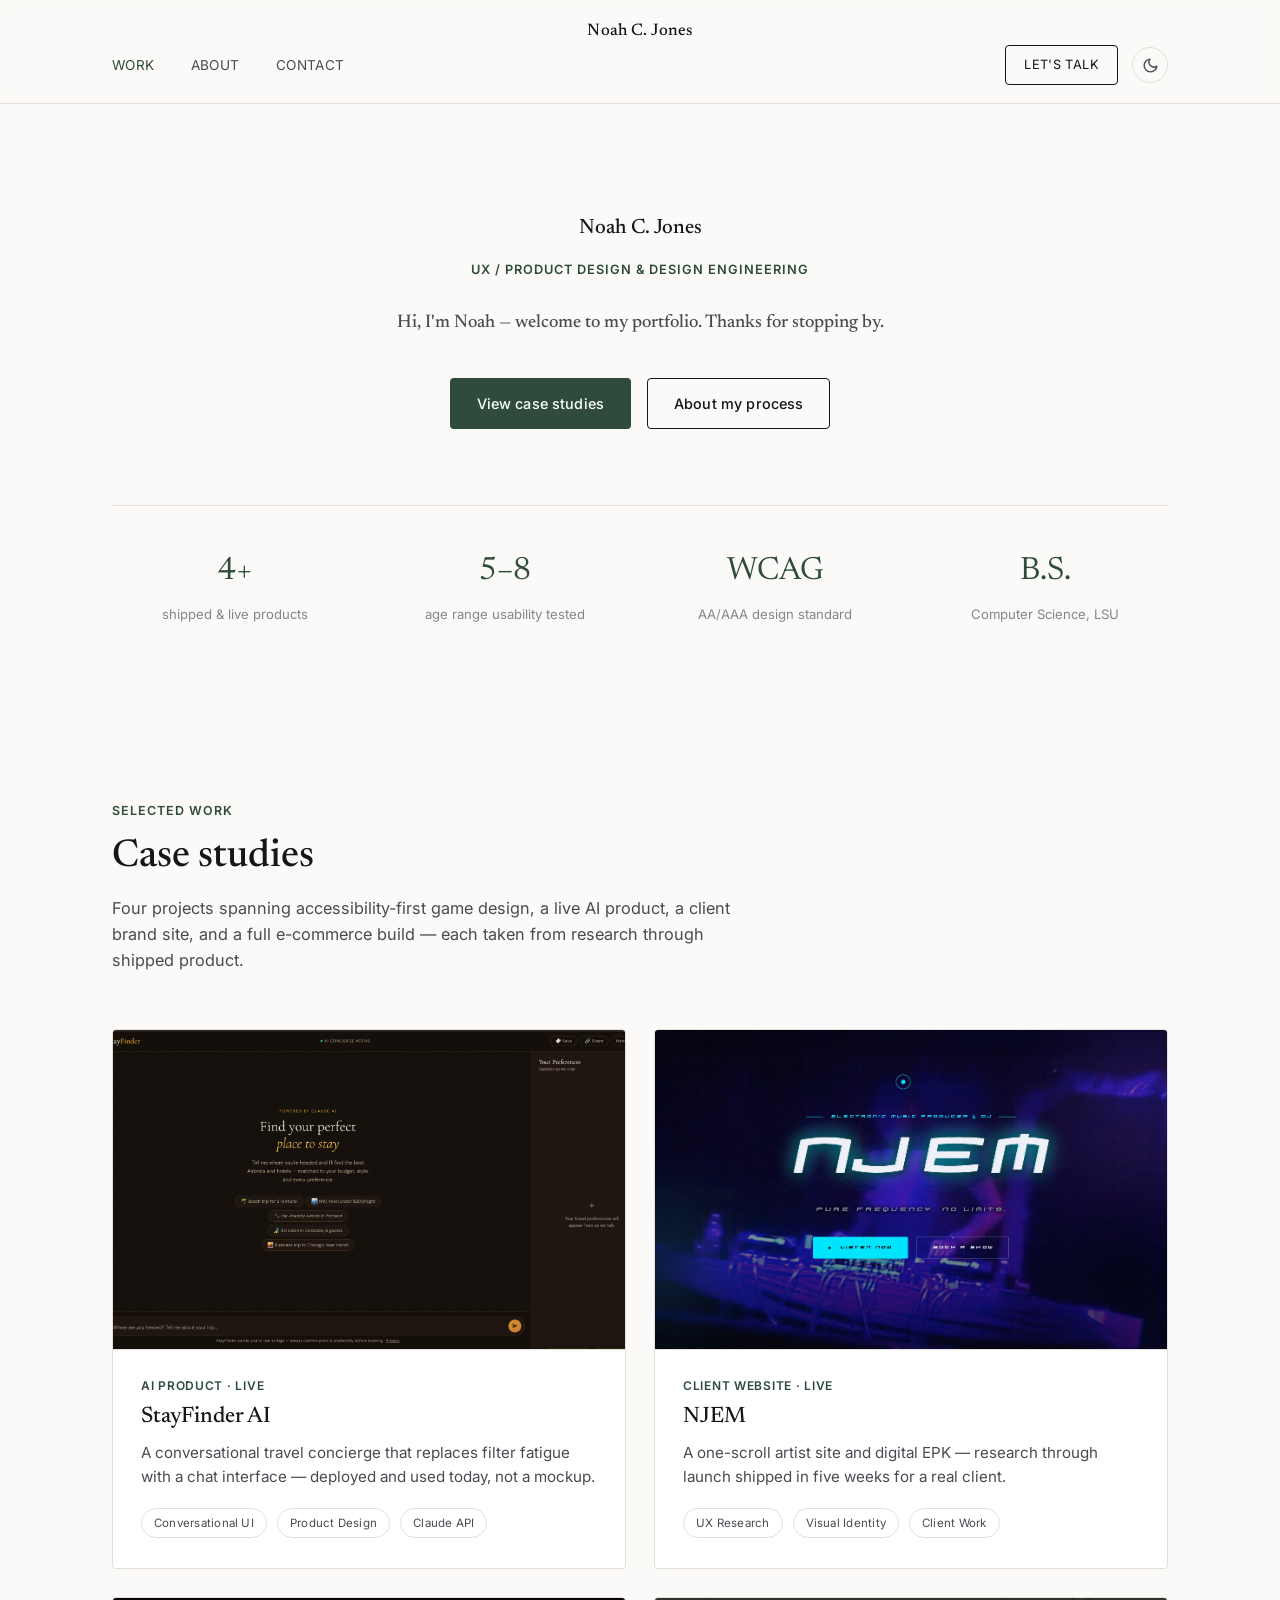
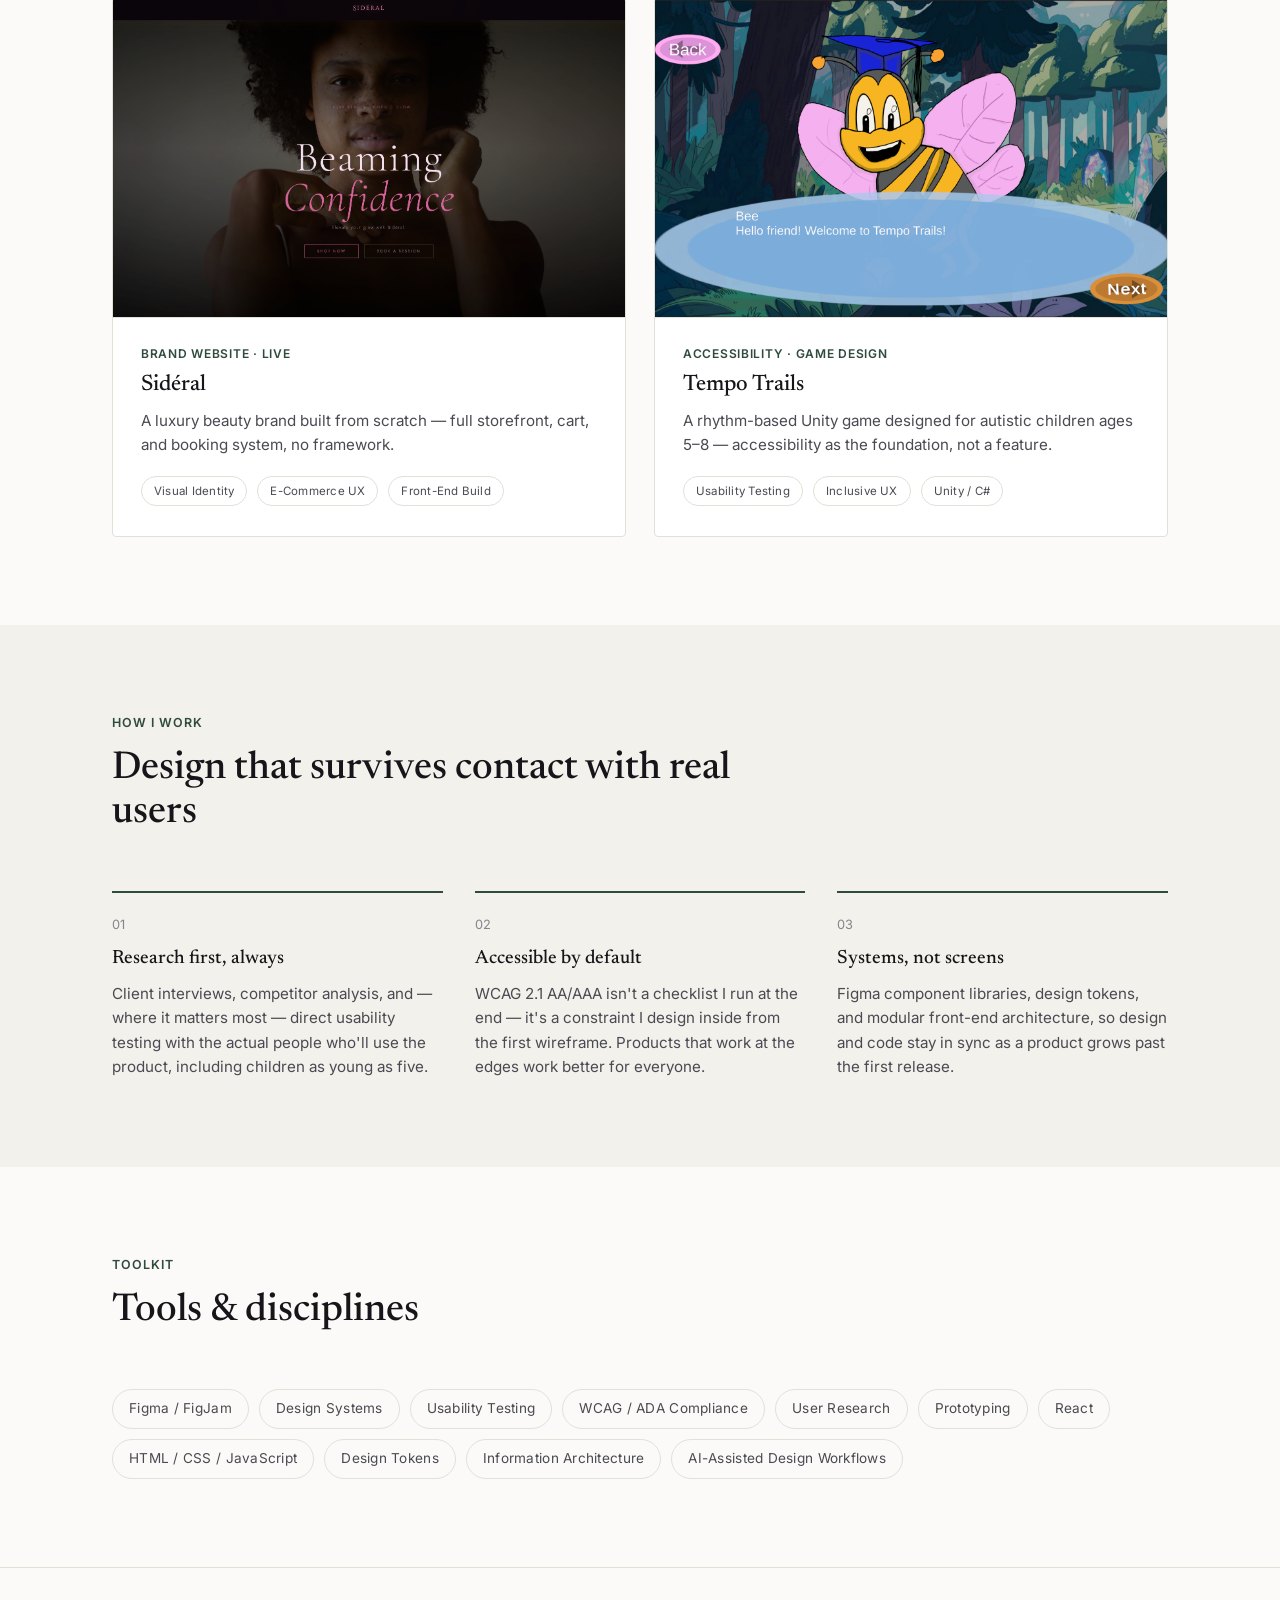
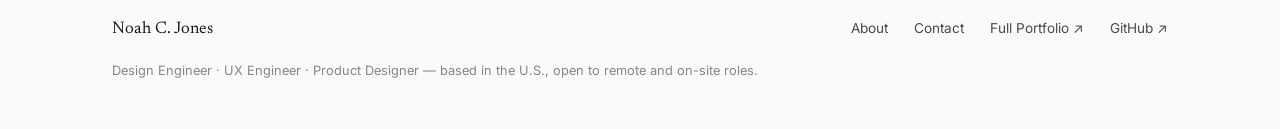
==== commit 85b0f27b: "Shorten Contact title; add name above hero eyebrow on homepage - Contact page h1: "Let's talk about " ====
--- a/work/index.html
+++ b/work/index.html
@@ -43,6 +43,7 @@
 
 <header class="hero">
   <div class="wrap">
+    <p class="hero__name">Noah C. Jones</p>
     <p class="hero__eyebrow">UX / Product Design &amp; Design Engineering</p>
     <h1 class="hero__lede">
       Hi, I'm Noah — welcome to my portfolio. Thanks for stopping by.
--- a/work/css/style.css
+++ b/work/css/style.css
@@ -144,6 +144,10 @@
 
 /* ---------- Hero ---------- */
 .hero{ padding: 108px 0 88px; text-align: center; }
+.hero__name{
+  font-family: var(--serif); font-size: 1.3rem; font-weight: 500;
+  color: var(--ink); margin-bottom: 14px;
+}
 .hero__eyebrow{
   font-size: 0.8rem; letter-spacing: 0.08em; text-transform: uppercase;
   color: var(--accent); margin-bottom: 22px; font-weight: 600;
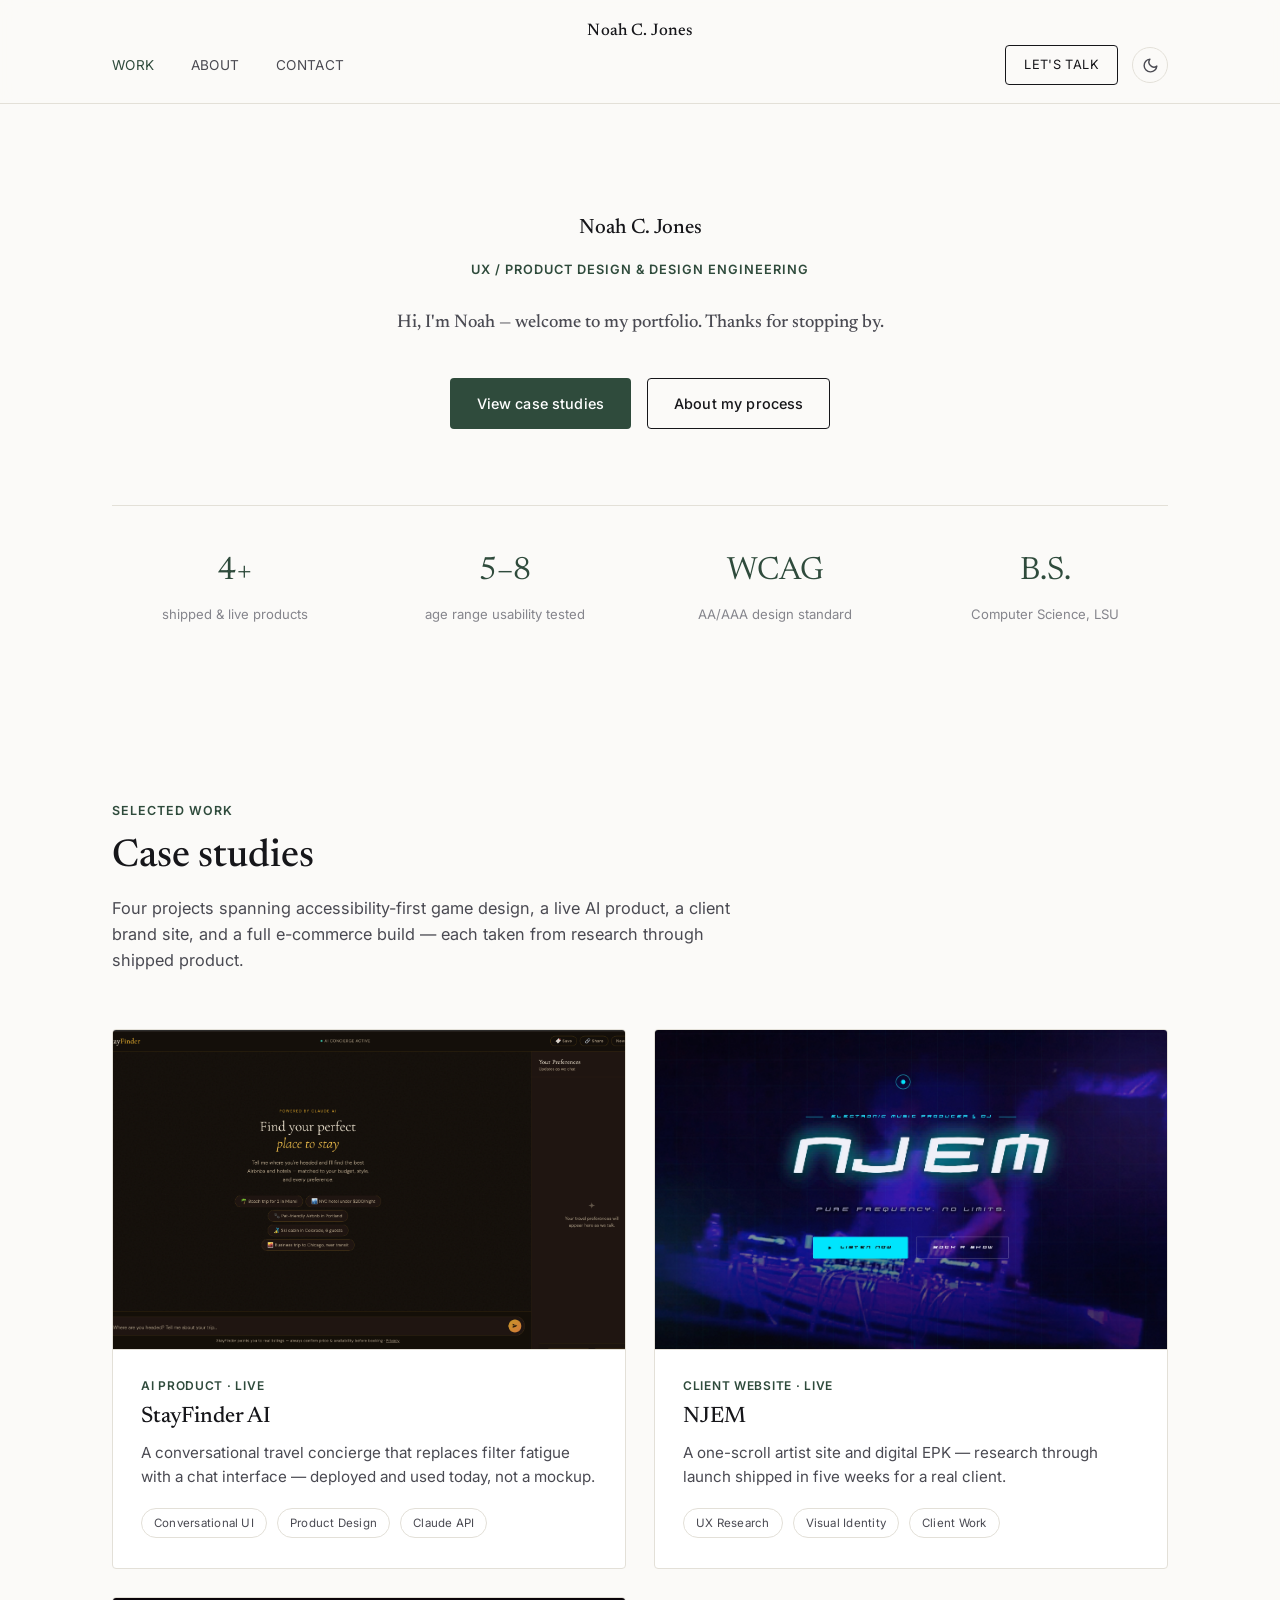
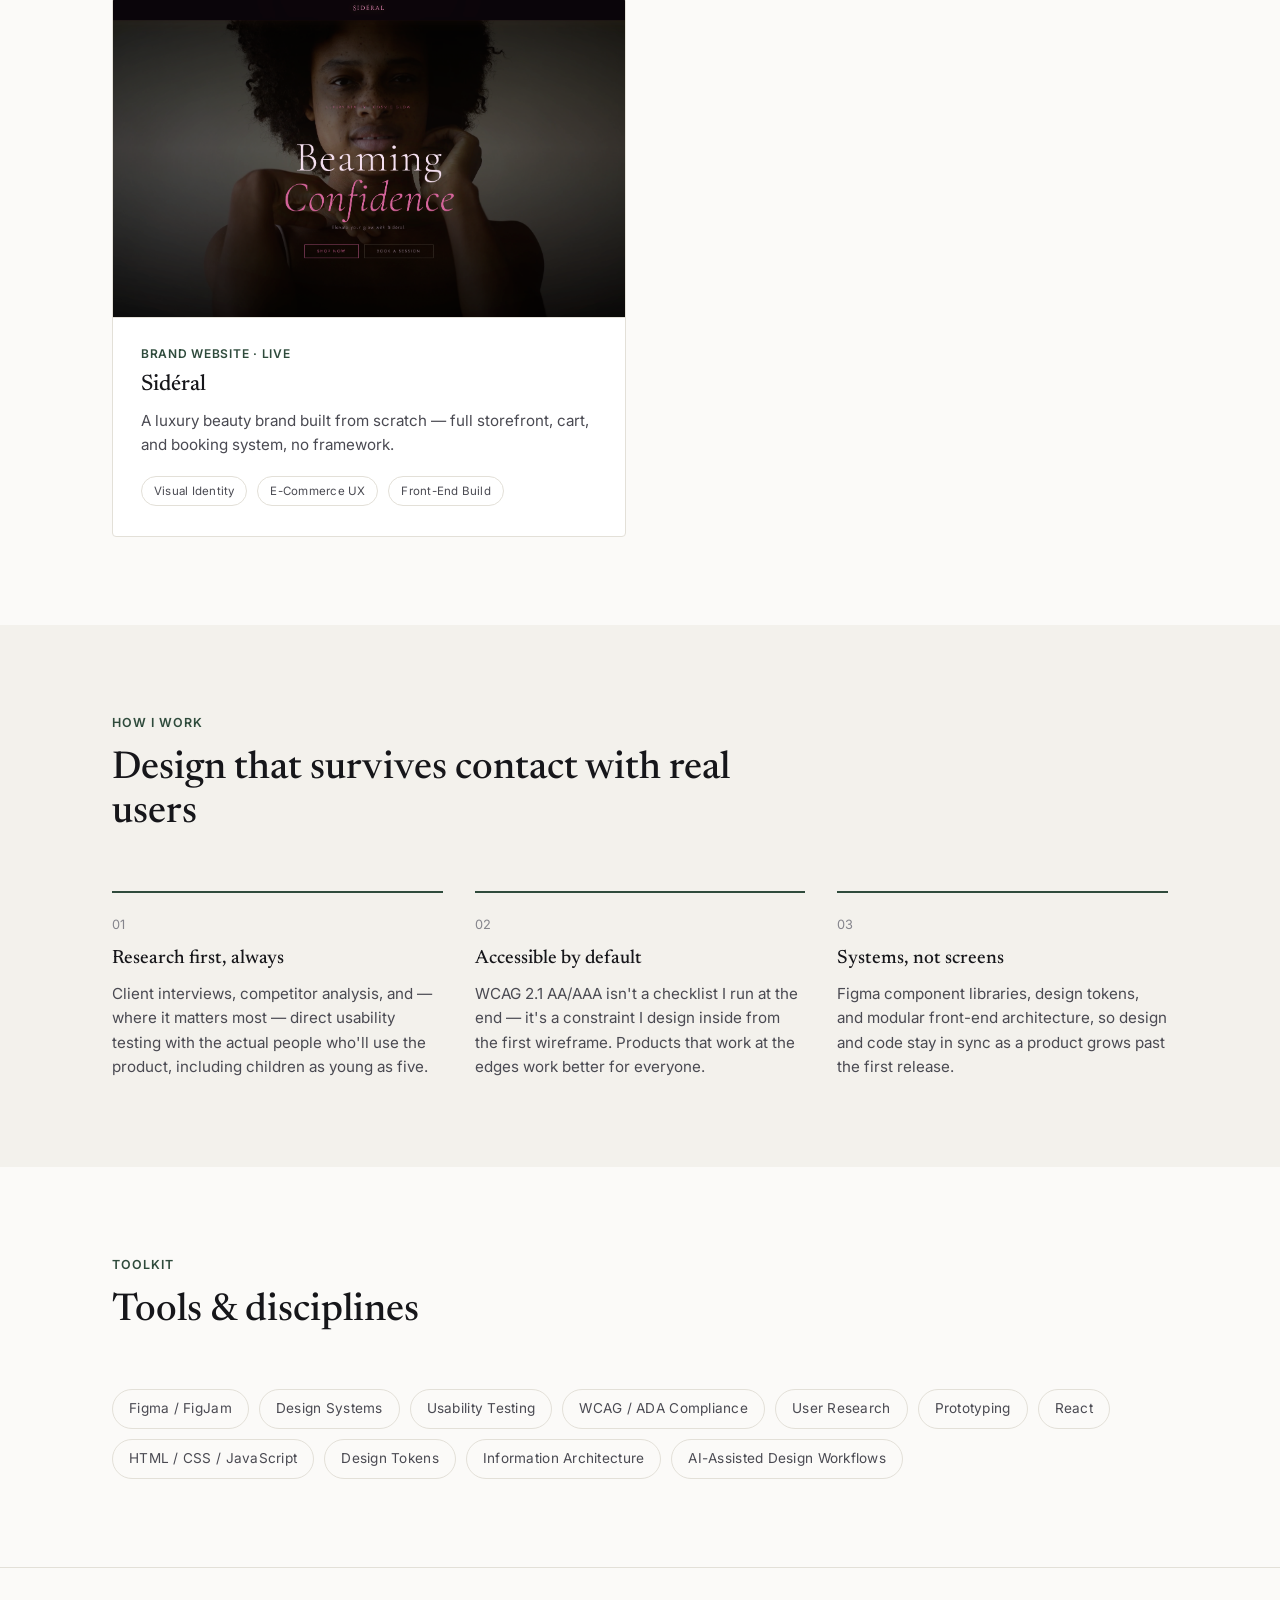
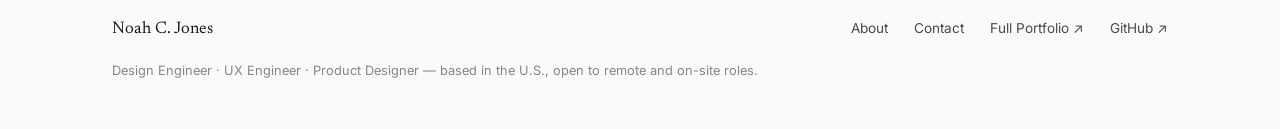
==== commit 50fe1d6f: "Removed Tempo Trails Case Study" ====
--- a/work/index.html
+++ b/work/index.html
@@ -132,22 +132,6 @@
         </div>
       </a>
 
-      <a href="case-study-tempo-trails.html" class="case-card">
-        <div class="case-card__media">
-          <img src="img/tempo-trails.png" alt="Tempo Trails gameplay screenshot" loading="lazy">
-        </div>
-        <div class="case-card__body">
-          <p class="case-card__tag">Accessibility · Game Design</p>
-          <h3 class="case-card__title">Tempo Trails</h3>
-          <p class="case-card__desc">A rhythm-based Unity game designed for autistic children ages 5–8 — accessibility as the foundation, not a feature.</p>
-          <div class="case-card__meta">
-            <span class="pill">Usability Testing</span>
-            <span class="pill">Inclusive UX</span>
-            <span class="pill">Unity / C#</span>
-          </div>
-        </div>
-      </a>
-
     </div>
   </div>
 </section>
--- a/work/css/style.css
+++ b/work/css/style.css
@@ -69,7 +69,7 @@
 
 .wrap{ max-width: var(--max); margin: 0 auto; padding: 0 32px; }
 @media (max-width: 480px){
-  .wrap{ padding: 0 16px; }
+  .wrap{ padding: 0 24px; }
 }
 
 /* ---------- Nav ---------- */
@@ -300,6 +300,10 @@
 .page-hero__eyebrow{ font-size: 0.8rem; letter-spacing: 0.08em; text-transform: uppercase; color: var(--accent); font-weight: 600; }
 .page-hero__title{ font-size: clamp(2.2rem, 4.5vw, 3.4rem); margin-top: 18px; max-width: 18ch; margin-left: auto; margin-right: auto; }
 .page-hero__lede{ margin-top: 22px; max-width: 60ch; margin-left: auto; margin-right: auto; font-size: 1.1rem; color: var(--ink-soft); }
+.page-hero--compact{ padding: 68px 0 8px; }
+.page-hero--compact .page-hero__lede{ margin-top: 0; font-size: 1.1rem; }
+
+.sr-only{ position: absolute; width: 1px; height: 1px; padding: 0; margin: -1px; overflow: hidden; clip: rect(0,0,0,0); white-space: nowrap; border: 0; }
 
 .two-col{ display: grid; grid-template-columns: 1.1fr 0.9fr; gap: 64px; }
 @media (max-width: 860px){ .two-col{ grid-template-columns: 1fr; } }
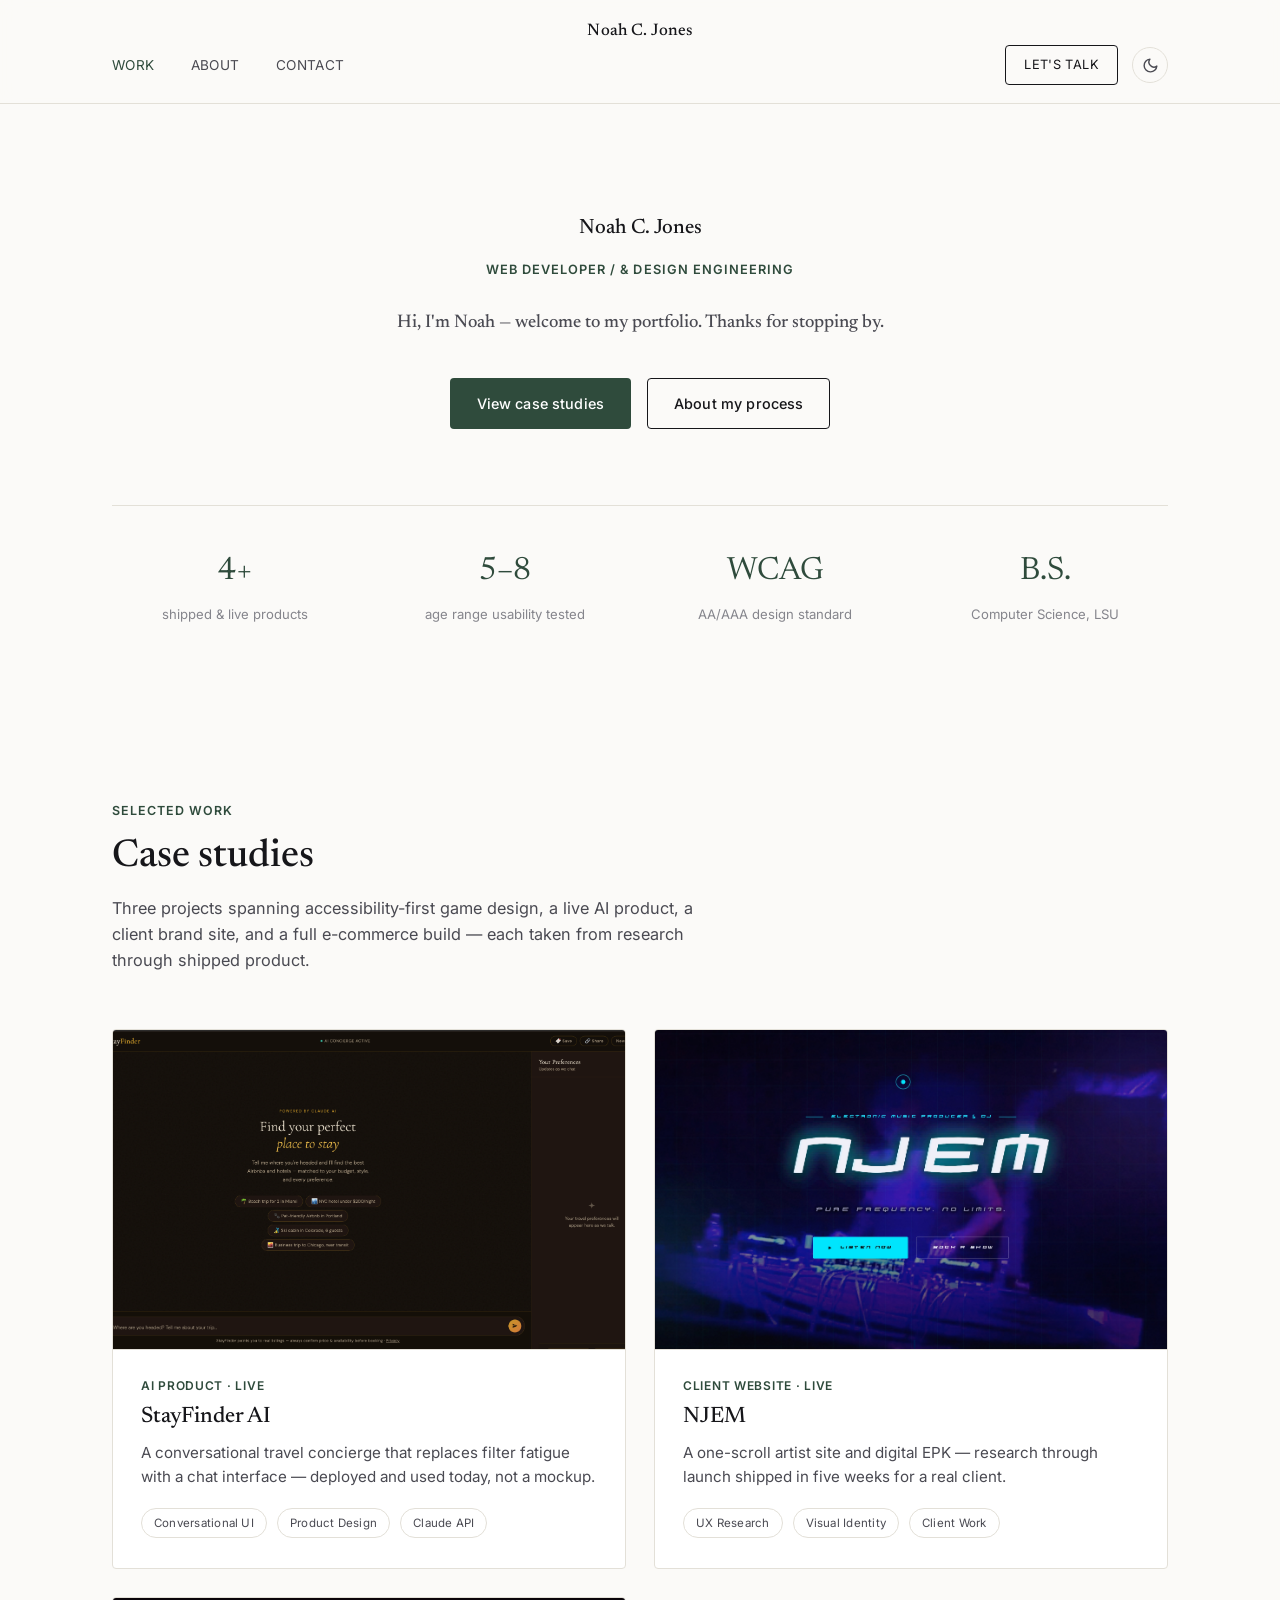
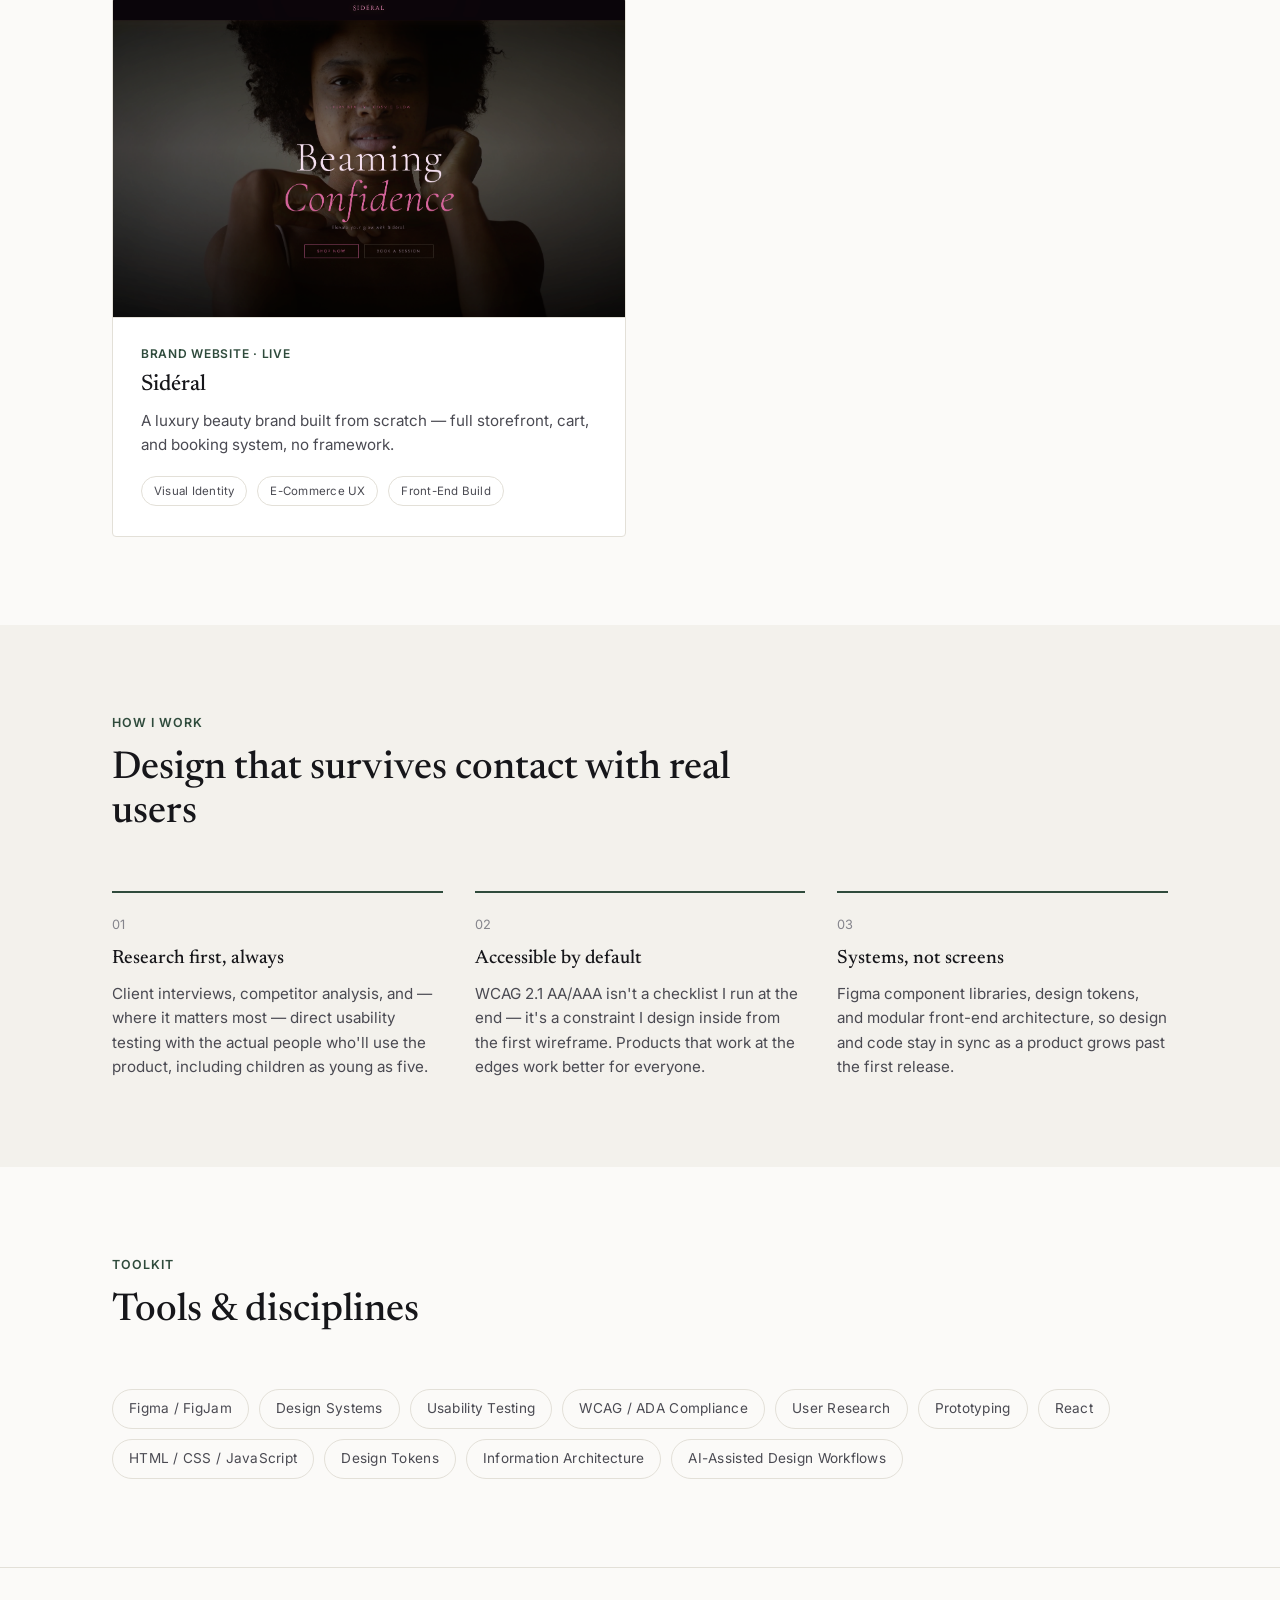
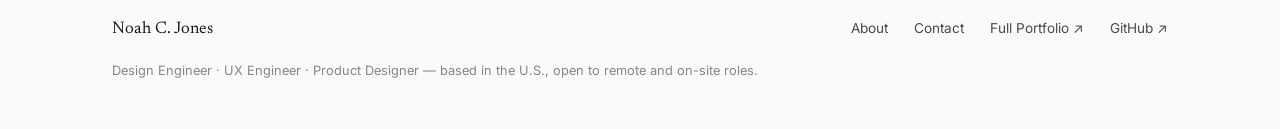
==== commit 6477b7ae: "push" ====
--- a/work/index.html
+++ b/work/index.html
@@ -44,7 +44,7 @@
 <header class="hero">
   <div class="wrap">
     <p class="hero__name">Noah C. Jones</p>
-    <p class="hero__eyebrow">UX / Product Design &amp; Design Engineering</p>
+    <p class="hero__eyebrow">Web Developer /  &amp; Design Engineering</p>
     <h1 class="hero__lede">
       Hi, I'm Noah — welcome to my portfolio. Thanks for stopping by.
     </h1>
@@ -79,11 +79,11 @@
     <div class="section__head">
       <p class="section__eyebrow">Selected Work</p>
       <h2 class="section__title">Case studies</h2>
-      <p class="section__sub">Four projects spanning accessibility-first game design, a live AI product, a client brand site, and a full e-commerce build — each taken from research through shipped product.</p>
+      <p class="section__sub">Three projects spanning accessibility-first game design, a live AI product, a client brand site, and a full e-commerce build — each taken from research through shipped product.</p>
     </div>
 
     <div class="grid-cases">
-
+       
       <a href="case-study-stayfinder.html" class="case-card">
         <div class="case-card__media">
           <img src="img/stayfinder.png" alt="StayFinder AI interface" loading="lazy">
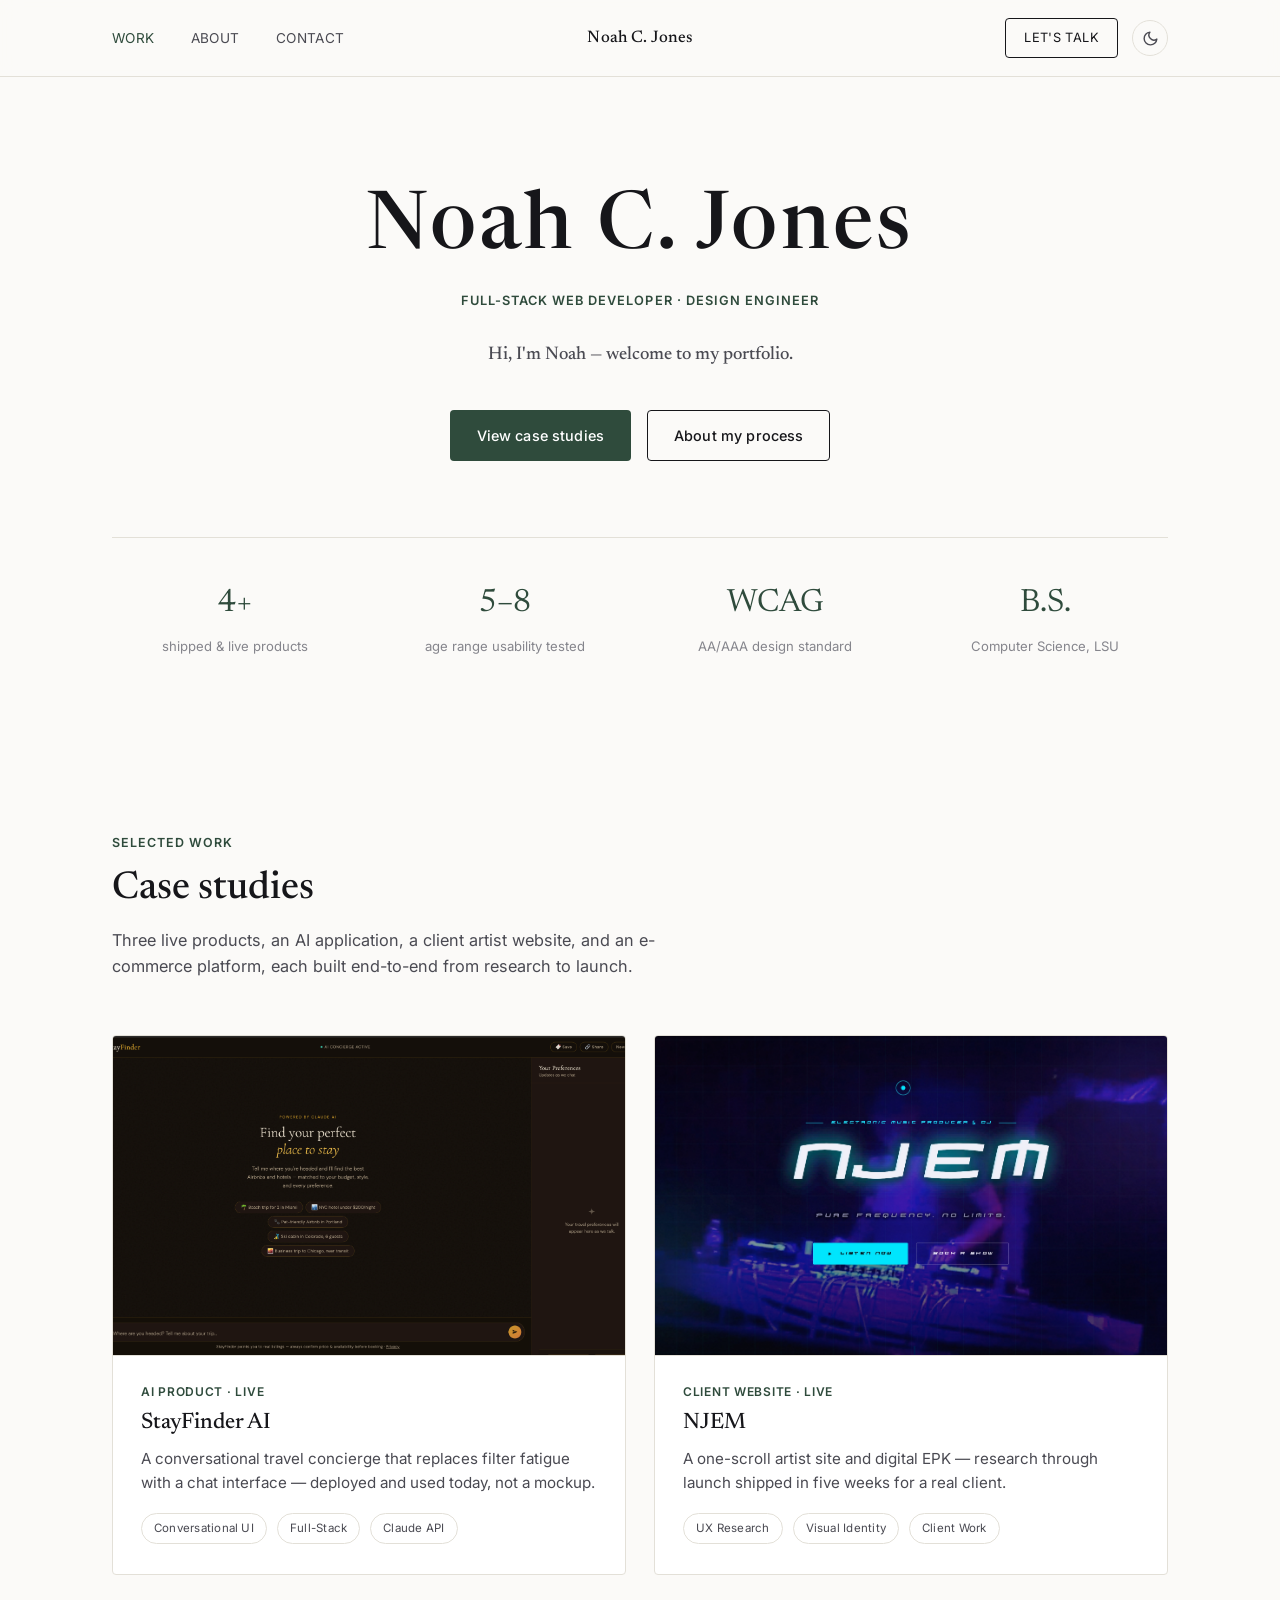
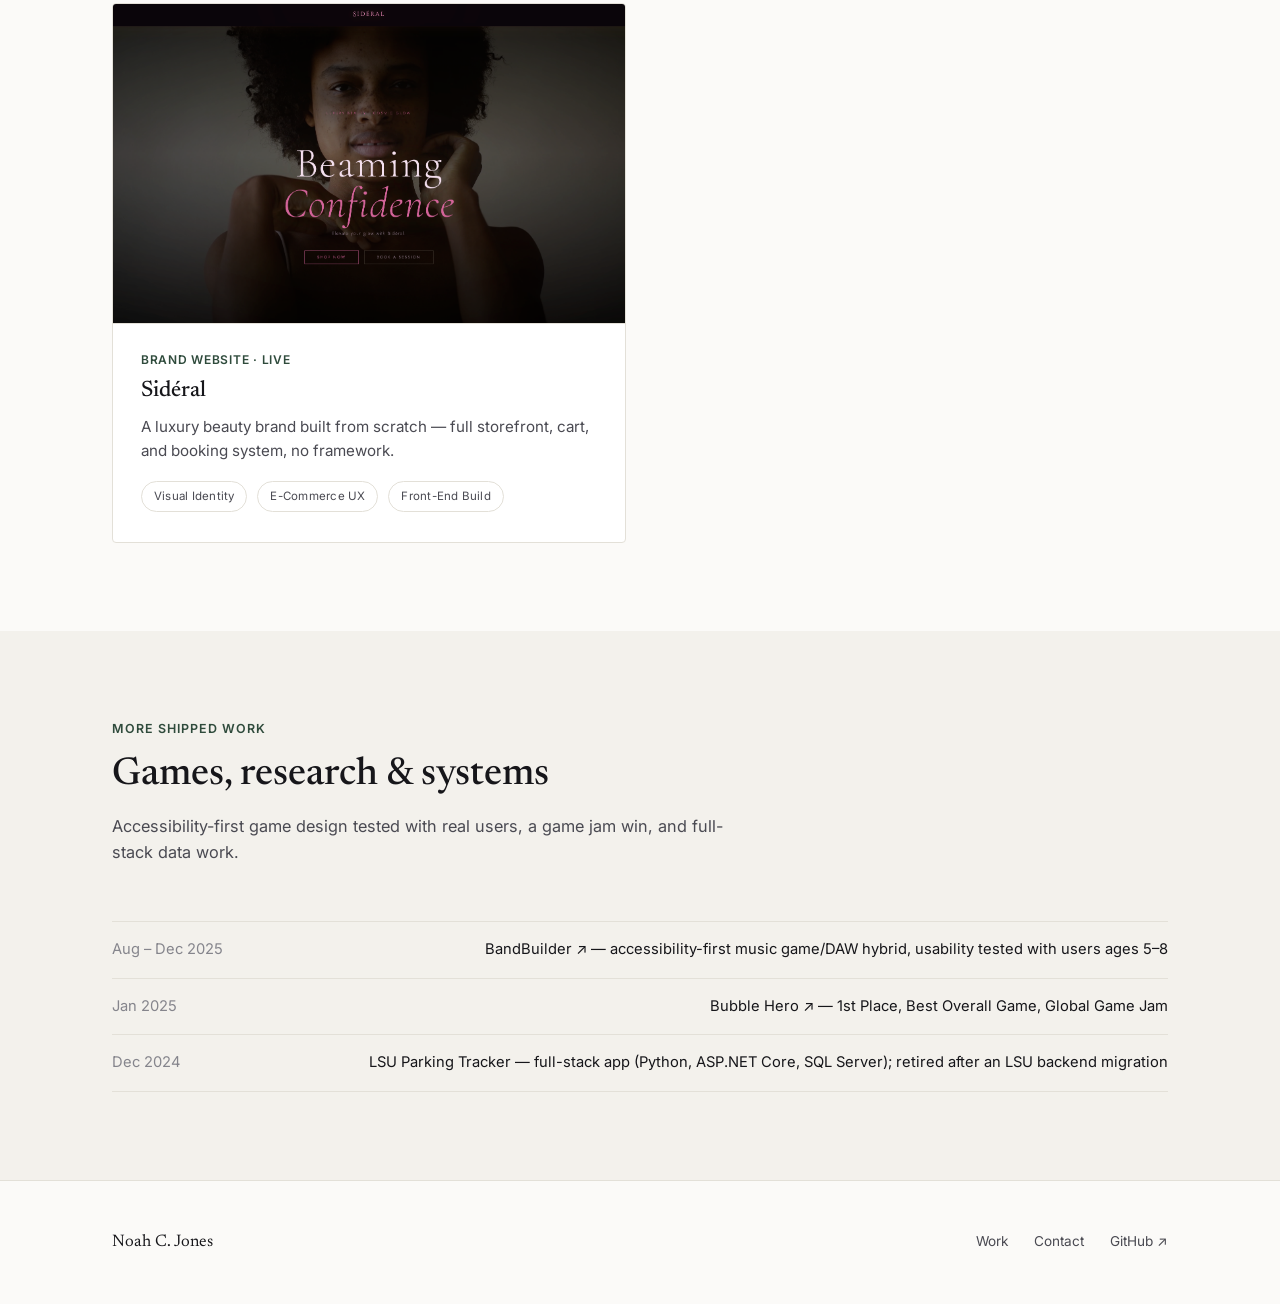
==== commit 25da3dd8: "Redesigned fonts, spacing, and implemented rewrites." ====
--- a/work/index.html
+++ b/work/index.html
@@ -2,8 +2,8 @@
 <html lang="en">
 <head>
 <meta charset="utf-8">
-<title>Noah C. Jones — UX &amp; Product Design</title>
-<meta name="description" content="Noah C. Jones — UX/Product Designer and Design Engineer. Accessibility-first case studies in research, systems, and shipped product.">
+<title>Noah C. Jones — Full-Stack Web Developer &amp; Design Engineer</title>
+<meta name="description" content="Noah C. Jones — Full-Stack Web Developer and Design Engineer. Accessibility-first case studies in research, systems, and shipped product.">
 <meta name="viewport" content="width=device-width, initial-scale=1">
 <link rel="stylesheet" href="css/style.css">
 <script>
@@ -44,9 +44,9 @@
 <header class="hero">
   <div class="wrap">
     <p class="hero__name">Noah C. Jones</p>
-    <p class="hero__eyebrow">Web Developer /  &amp; Design Engineering</p>
+    <p class="hero__eyebrow">Full-Stack Web Developer · Design Engineer</p>
     <h1 class="hero__lede">
-      Hi, I'm Noah — welcome to my portfolio. Thanks for stopping by.
+      Hi, I'm Noah — welcome to my portfolio. 
     </h1>
     <div class="hero__actions">
       <a href="#work" class="btn btn--primary">View case studies</a>
@@ -74,16 +74,17 @@
   </div>
 </header>
 
+<!-- Case studies -->
 <section class="section" id="work">
   <div class="wrap">
     <div class="section__head">
       <p class="section__eyebrow">Selected Work</p>
       <h2 class="section__title">Case studies</h2>
-      <p class="section__sub">Three projects spanning accessibility-first game design, a live AI product, a client brand site, and a full e-commerce build — each taken from research through shipped product.</p>
+      <p class="section__sub">Three live products, an AI application, a client artist website, and an e-commerce platform, each built end-to-end from research to launch.</p>
     </div>
 
     <div class="grid-cases">
-       
+
       <a href="case-study-stayfinder.html" class="case-card">
         <div class="case-card__media">
           <img src="img/stayfinder.png" alt="StayFinder AI interface" loading="lazy">
@@ -94,7 +95,7 @@
           <p class="case-card__desc">A conversational travel concierge that replaces filter fatigue with a chat interface — deployed and used today, not a mockup.</p>
           <div class="case-card__meta">
             <span class="pill">Conversational UI</span>
-            <span class="pill">Product Design</span>
+            <span class="pill">Full-Stack</span>
             <span class="pill">Claude API</span>
           </div>
         </div>
@@ -136,69 +137,36 @@
   </div>
 </section>
 
+<!-- More shipped work -->
 <section class="section section--alt">
   <div class="wrap">
     <div class="section__head">
-      <p class="section__eyebrow">How I Work</p>
-      <h2 class="section__title">Design that survives contact with real users</h2>
+      <p class="section__eyebrow">More Shipped Work</p>
+      <h2 class="section__title">Games, research &amp; systems</h2>
+      <p class="section__sub">Accessibility-first game design tested with real users, a game jam win, and full-stack data work.</p>
     </div>
-    <div class="approach-grid">
-      <div class="approach-item">
-        <p class="approach-item__num">01</p>
-        <h3 class="approach-item__title">Research first, always</h3>
-        <p class="approach-item__body">Client interviews, competitor analysis, and — where it matters most — direct usability testing with the actual people who'll use the product, including children as young as five.</p>
-      </div>
-      <div class="approach-item">
-        <p class="approach-item__num">02</p>
-        <h3 class="approach-item__title">Accessible by default</h3>
-        <p class="approach-item__body">WCAG 2.1 AA/AAA isn't a checklist I run at the end — it's a constraint I design inside from the first wireframe. Products that work at the edges work better for everyone.</p>
-      </div>
-      <div class="approach-item">
-        <p class="approach-item__num">03</p>
-        <h3 class="approach-item__title">Systems, not screens</h3>
-        <p class="approach-item__body">Figma component libraries, design tokens, and modular front-end architecture, so design and code stay in sync as a product grows past the first release.</p>
-      </div>
-    </div>
-  </div>
-</section>
-
-<section class="section">
-  <div class="wrap">
-    <div class="section__head">
-      <p class="section__eyebrow">Toolkit</p>
-      <h2 class="section__title">Tools &amp; disciplines</h2>
-    </div>
-    <div class="tag-cloud">
-      <span class="pill">Figma / FigJam</span>
-      <span class="pill">Design Systems</span>
-      <span class="pill">Usability Testing</span>
-      <span class="pill">WCAG / ADA Compliance</span>
-      <span class="pill">User Research</span>
-      <span class="pill">Prototyping</span>
-      <span class="pill">React</span>
-      <span class="pill">HTML / CSS / JavaScript</span>
-      <span class="pill">Design Tokens</span>
-      <span class="pill">Information Architecture</span>
-      <span class="pill">AI-Assisted Design Workflows</span>
+    <div class="facts">
+      <div class="fact"><span class="fact__label">Aug – Dec 2025</span><span><a href="https://sozark.itch.io/bandbuilder" target="_blank" rel="noopener">BandBuilder ↗</a> — accessibility-first music game/DAW hybrid, usability tested with users ages 5–8</span></div>
+      <div class="fact"><span class="fact__label">Jan 2025</span><span><a href="https://globalgamejam.org/games/2025/bubble-hero-6" target="_blank" rel="noopener">Bubble Hero ↗</a> — 1st Place, Best Overall Game, Global Game Jam</span></div>
+      <div class="fact"><span class="fact__label">Dec 2024</span><span>LSU Parking Tracker — full-stack app (Python, ASP.NET Core, SQL Server); retired after an LSU backend migration</span></div>
     </div>
   </div>
 </section>
 
 <footer class="footer">
-  <div class="wrap">
-    <div class="footer__row">
-      <p class="footer__name">Noah C. Jones</p>
-      <div class="footer__links">
-        <a href="about.html">About</a>
-        <a href="contact.html">Contact</a>
-        <a href="https://noahcjones.dev" target="_blank" rel="noopener">Full Portfolio ↗</a>
-        <a href="https://github.com/Sozark" target="_blank" rel="noopener">GitHub ↗</a>
-      </div>
+<div class="wrap">
+  <div class="footer__row">
+    <p class="footer__name">Noah C. Jones</p>
+    <div class="footer__links">
+      <a href="index.html">Work</a>
+      <a href="contact.html">Contact</a>
+      <a href="https://github.com/Sozark" target="_blank" rel="noopener">GitHub ↗</a>
     </div>
-    <p class="footer__note">Design Engineer · UX Engineer · Product Designer — based in the U.S., open to remote and on-site roles.</p>
   </div>
+</div>
 </footer>
 
 <script src="js/main.js"></script>
 </body>
 </html>
+
--- a/work/css/style.css
+++ b/work/css/style.css
@@ -80,7 +80,9 @@
   border-bottom: 1px solid var(--line);
 }
 .nav__row{
-  display: grid; grid-template-columns: 1fr auto 1fr; align-items: center;
+  display: grid;
+  grid-template-columns: minmax(0, 1fr) auto minmax(0, 1fr); /* equal side columns = true center */
+  align-items: center;
   column-gap: 16px;
   padding: 18px 32px; max-width: var(--max); margin: 0 auto;
 }
@@ -89,17 +91,18 @@
   .nav__logo{ font-size: 0.95rem; }
 }
 .nav__logo{
-  grid-column: 2; justify-self: center; text-align: center;
+  grid-column: 2; grid-row: 1;            /* added grid-row */
+  justify-self: center; text-align: center;
   font-family: var(--serif); font-size: 1.05rem; font-weight: 500; letter-spacing: 0.01em;
 }
 .nav__logo span{ color: var(--accent); }
-.nav__links{ grid-column: 1; justify-self: start; display: flex; gap: 36px; }
+.nav__links{grid-column: 1; grid-row: 1; justify-self: start; display: flex; gap: 36px; }
 .nav__links a{
   font-size: 0.85rem; letter-spacing: 0.03em; text-transform: uppercase;
   color: var(--ink-soft); transition: color .15s ease;
 }
 .nav__links a:hover, .nav__links a.active{ color: var(--accent); }
-.nav__actions{ grid-column: 3; justify-self: end; display: flex; align-items: center; gap: 14px; }
+.nav__actions{ grid-column: 3; grid-row: 1; justify-self: end; display: flex; align-items: center; gap: 14px; }
 .nav__cta{
   font-size: 0.8rem; letter-spacing: 0.03em; text-transform: uppercase;
   border: 1px solid var(--ink); padding: 9px 18px; border-radius: var(--radius);
@@ -145,8 +148,13 @@
 /* ---------- Hero ---------- */
 .hero{ padding: 108px 0 88px; text-align: center; }
 .hero__name{
-  font-family: var(--serif); font-size: 1.3rem; font-weight: 500;
-  color: var(--ink); margin-bottom: 14px;
+  font-family: var(--serif);
+  font-size: clamp(5rem, 5vw, 3.25rem);   /* scales up on desktop, stays readable on phones */
+  font-weight: 500;
+  letter-spacing: 0.04em;                 /* widens the name */
+  line-height: 1.1;
+  color: var(--ink);
+  margin-bottom: 18px;
 }
 .hero__eyebrow{
   font-size: 0.8rem; letter-spacing: 0.08em; text-transform: uppercase;
@@ -297,7 +305,7 @@
 
 /* ---------- Page header (about/contact) ---------- */
 .page-hero{ padding: 100px 0 64px; text-align: center; }
-.page-hero__eyebrow{ font-size: 0.8rem; letter-spacing: 0.08em; text-transform: uppercase; color: var(--accent); font-weight: 600; }
+.page-hero__eyebrow{letter-spacing: 0.08em; text-transform: uppercase; color: var(--accent); font-weight: 600; }
 .page-hero__title{ font-size: clamp(2.2rem, 4.5vw, 3.4rem); margin-top: 18px; max-width: 18ch; margin-left: auto; margin-right: auto; }
 .page-hero__lede{ margin-top: 22px; max-width: 60ch; margin-left: auto; margin-right: auto; font-size: 1.1rem; color: var(--ink-soft); }
 .page-hero--compact{ padding: 68px 0 8px; }
